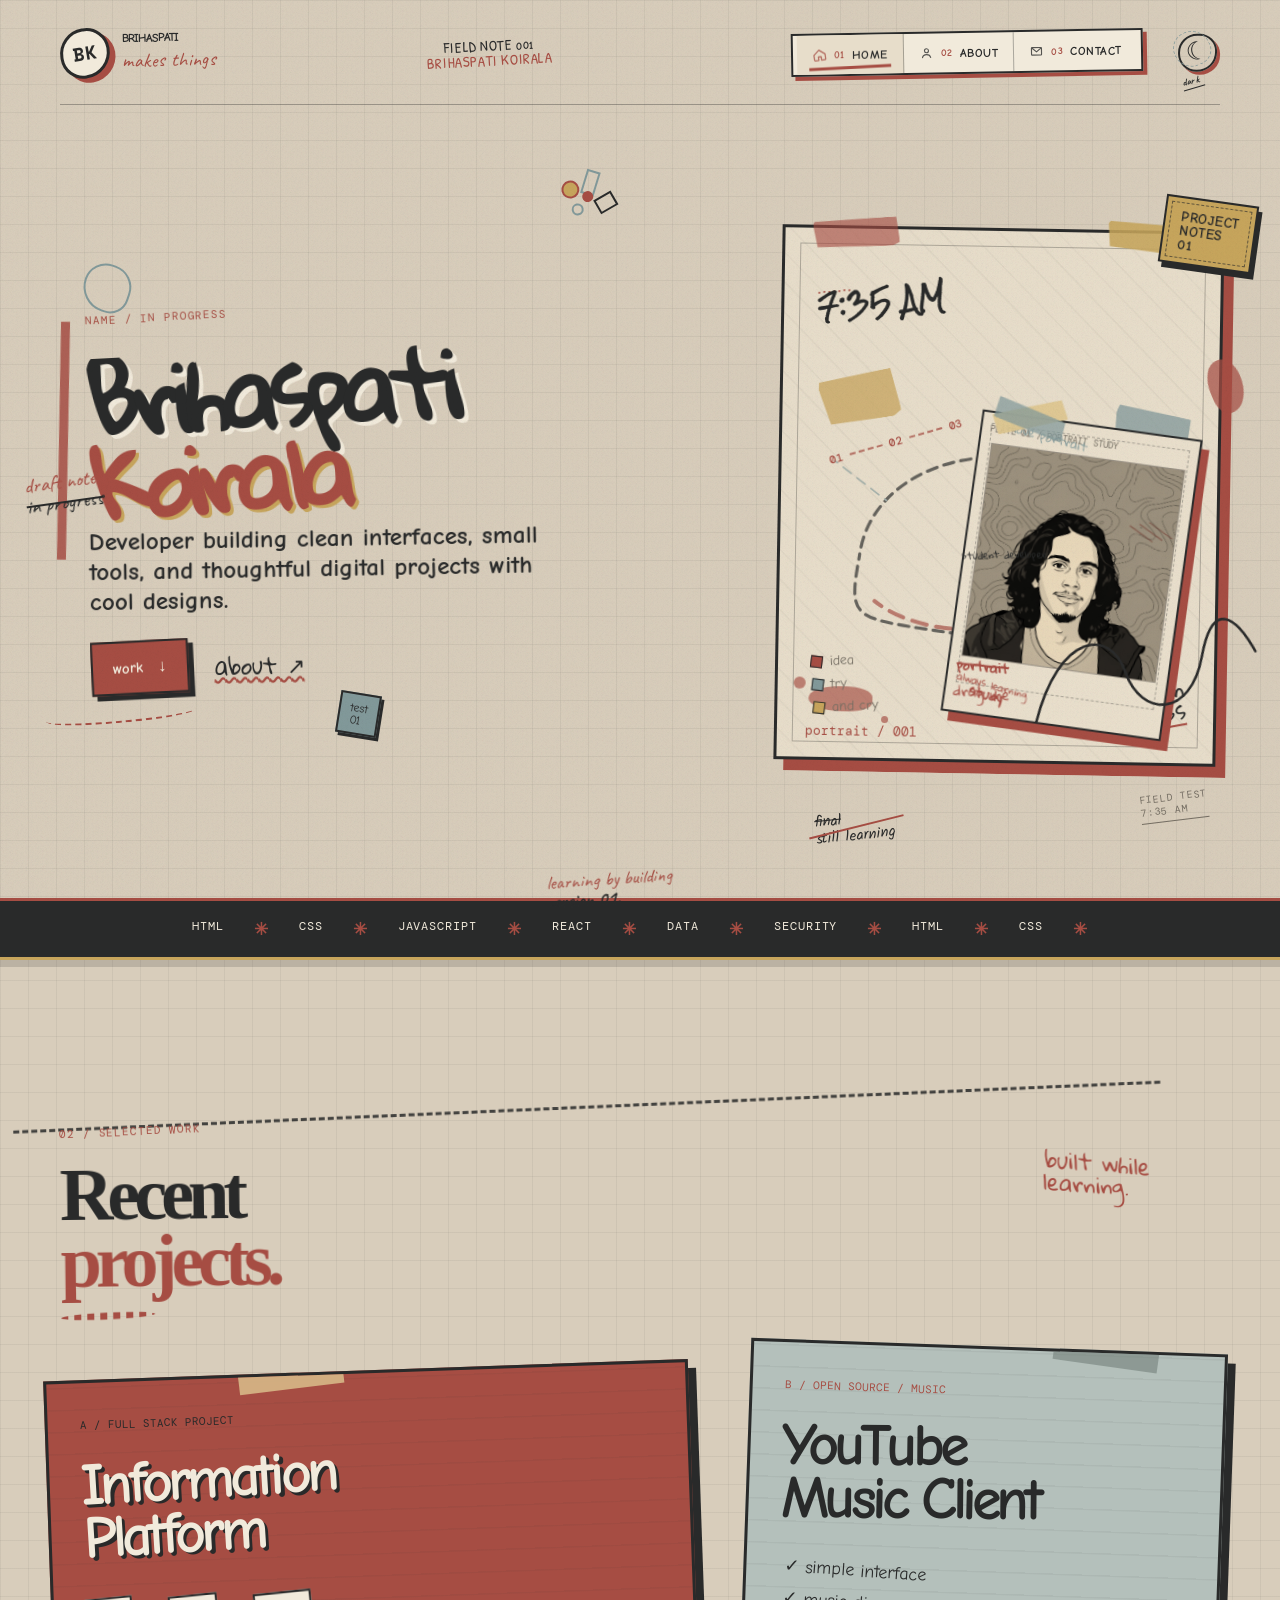
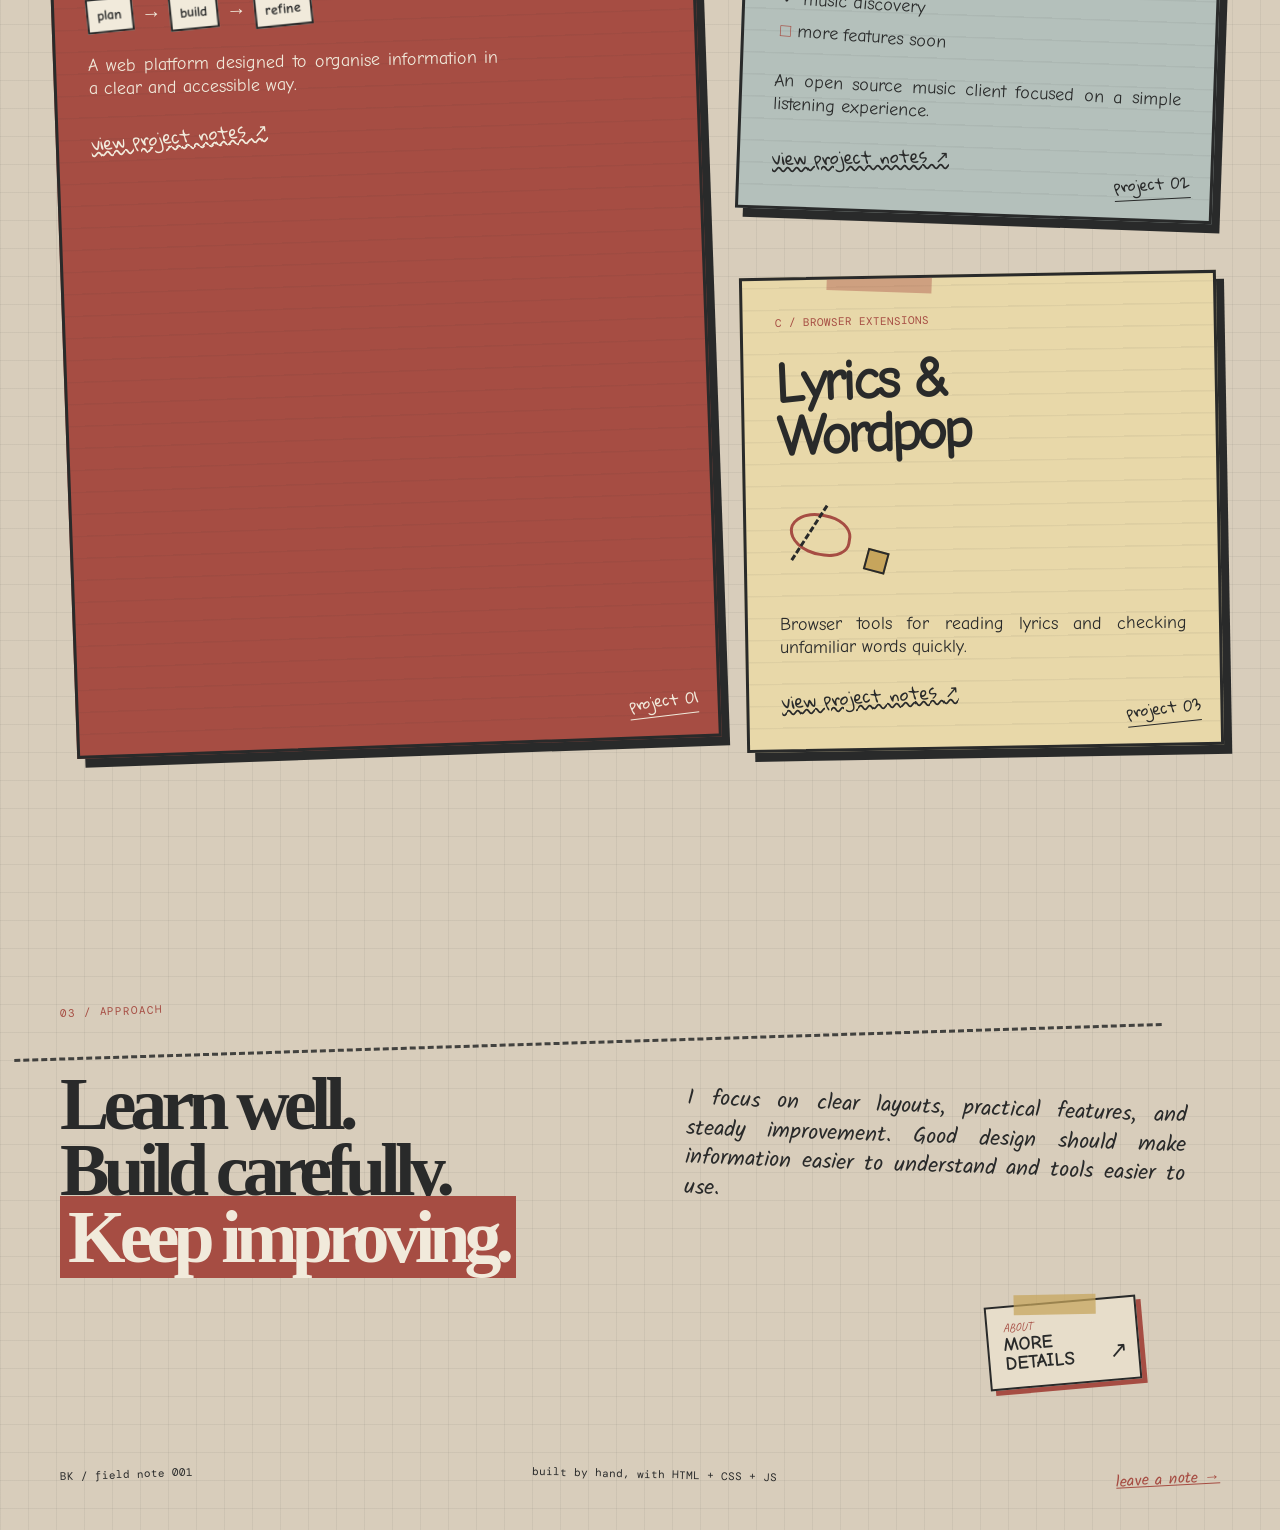
==== index.html @ 9c8998cb "Initial commit" ====
<!doctype html>
<html lang="en">
<head>
  <meta charset="utf-8"><meta name="viewport" content="width=device-width, initial-scale=1">
  <meta name="description" content="Brihaspati Koirala, web developer, maker, and curious builder.">
  <title>Brihaspati Koirala | field notes</title>
  <link rel="preconnect" href="https://fonts.googleapis.com"><link rel="preconnect" href="https://fonts.gstatic.com" crossorigin>
  <link href="https://fonts.googleapis.com/css2?family=Caveat:wght@400;500;600;700&family=Comic+Neue:wght@400;700&family=DM+Mono:wght@400;500&family=Gloria+Hallelujah&family=Kalam:wght@400;700&family=Patrick+Hand&family=Rock+Salt&family=Space+Mono:wght@400;700&display=swap" rel="stylesheet">
  <link rel="stylesheet" href="css/style.css">
</head>
<body class="home">
  <div class="page-noise"></div>
  <header class="masthead wrap">
    <a class="brand" href="index.html"><span class="brand-mark">BK</span><span><b>BRIHASPATI</b><small>makes things</small></span></a>
    <p class="header-note">FIELD NOTE <b>001</b><br><span>BRIHASPATI KOIRALA</span></p>
    <nav class="nav" aria-label="Main navigation"><a class="is-active" href="index.html"><svg class="nav-icon" viewBox="0 0 24 24" aria-hidden="true"><path d="M4 11.5 12 5l8 6.5v7a1 1 0 0 1-1 1h-5v-5h-4v5H5a1 1 0 0 1-1-1z"/></svg><i>01</i> home</a><a href="about.html"><svg class="nav-icon" viewBox="0 0 24 24" aria-hidden="true"><circle cx="12" cy="8" r="3.2"/><path d="M5.5 19c.6-3.1 2.8-4.8 6.5-4.8s5.9 1.7 6.5 4.8"/></svg><i>02</i> about</a><a href="contact.html"><svg class="nav-icon" viewBox="0 0 24 24" aria-hidden="true"><rect x="4" y="6" width="16" height="12" rx="1"/><path d="m5 7 7 6 7-6"/></svg><i>03</i> contact</a></nav>
    <button class="theme-toggle" type="button" aria-label="Switch to dark mode"><span>☾</span><b>dark</b></button><button class="menu-toggle" aria-label="Open navigation" aria-expanded="false"><i></i><i></i></button>
  </header>
  <main>
    <section class="hero wrap reveal">
      <div class="hero-copy">
        <p class="eyebrow">name / in progress</p>
        <h1>Brihaspati<br><em>Koirala</em></h1>
        <p class="hero-blurb">Developer building clean interfaces, small tools, and thoughtful digital projects with cool designs.</p>
        <div class="hero-actions"><a class="button" href="#work">work <b>↓</b></a><a class="scribble-link" href="about.html">about ↗</a></div>
      </div>
      <div class="hero-board">
        <span class="board-tab tab-red"></span><span class="board-tab tab-yellow"></span>
        <span class="torn-paper paper-a"></span><span class="torn-paper paper-b"></span><span class="ink-drop"></span>
        <div class="board-key" aria-hidden="true"><span><i class="key-red"></i>idea</span><span><i class="key-blue"></i>try</span><span><i class="key-ochre"></i>and cry</span></div>
        <div class="board-route" aria-hidden="true"><b>01</b><span></span><b>02</b><span></span><b>03</b></div>
        <p class="board-scribble" aria-hidden="true">work in<br>progress</p>
        <div class="portrait-card" tabindex="0" role="button" aria-label="Draggable portrait card"><span class="drag-hint">move portrait</span><span class="photo-tape tape-photo-a" aria-hidden="true"></span><span class="photo-tape tape-photo-b" aria-hidden="true"></span><span class="portrait-index">PLATE 01 / PORTRAIT STUDY</span><img src="assets/brihaspati-portrait.png" alt="Illustrated portrait of Brihaspati Koirala"><span class="portrait-caption">drag me</span><span class="portrait-note note-one">student developer</span><span class="portrait-note note-two">always learning</span><span class="portrait-crossed">portrait<br><b>study</b></span></div>
        <svg class="orbit-doodle" viewBox="0 0 500 430" aria-hidden="true"><path d="M75 245 C90 110 300 72 405 177 S390 369 230 345 S60 335 75 245"/><path class="red-stroke" d="M95 301 C160 352 315 352 405 258"/><path class="thin-stroke" d="M108 174 L42 125 M382 166 L461 112 M250 350 L255 411"/></svg>
        <p class="board-note"> ....... <br><b><time class="board-time">--:-- --</time></b></p><span class="board-code">portrait / 001</span>
      </div>
      <div class="hero-margin" aria-hidden="true">
        <span class="margin-sticker sticker-top">PROJECT<br>NOTES<br>01</span>
        <span class="margin-scribble scribble-left">draft notes<br><s>in progress</s></span>
        <span class="margin-crossed"><s>final</s><br>still learning</span>
        <span class="margin-label label-right">FIELD TEST<br><time class="live-time">--:-- --</time></span>
        <span class="shape-cluster" aria-hidden="true"><i></i><i></i><i></i><i></i><b></b></span>
        <span class="margin-shape shape-loop"></span><span class="margin-shape shape-blob"></span><span class="margin-scrap scrap-note">test<br>01</span><span class="margin-tape tape-note"></span>
        <svg class="margin-curl" viewBox="0 0 280 150">
          <path d="M5 116 C45 18 105 18 116 73 S184 137 207 67 S257 31 274 82"/>
        </svg>
        <span class="margin-note-bottom">learning by building<br><b>version 01.</b></span>
      </div>
    </section>
    <div class="ticker"><div>HTML <b>✳</b> CSS <b>✳</b> JAVASCRIPT <b>✳</b> REACT <b>✳</b> DATA <b>✳</b> SECURITY <b>✳</b> HTML <b>✳</b> CSS <b>✳</b></div></div>
    <section id="work" class="work wrap reveal">
      <div class="section-head"><p class="eyebrow">02 / selected work</p><h2>Recent<br><em>projects.</em></h2><p class="margin-note">built while<br>learning.</p></div>
      <div class="work-grid">
        <article class="work-note note-wide tilt"><span class="tape"></span><span class="note-code">A / FULL STACK PROJECT</span><h3>Information<br>Platform</h3><div class="flow"><b>plan</b><i>→</i><b>build</b><i>→</i><b>refine</b></div><p>A web platform designed to organise information in a clear and accessible way.</p><a href="contact.html">view project notes ↗</a><span class="evidence">project 01</span></article>
        <article class="work-note note-blue tilt"><span class="tape tape-dark"></span><span class="note-code">B / OPEN SOURCE / MUSIC</span><h3>YouTube<br>Music Client</h3><ul class="checklist"><li class="done">simple interface</li><li class="done">music discovery</li><li>more features soon</li></ul><p>An open source music client focused on a simple listening experience.</p><a href="contact.html">view project notes ↗</a><span class="evidence">project 02</span></article>
        <article class="work-note note-cream tilt"><span class="tape tape-red"></span><span class="note-code">C / BROWSER EXTENSIONS</span><h3>Lyrics &amp;<br>Wordpop</h3><div class="wordpop-doodle" aria-hidden="true"><i></i><i></i><b></b></div><p>Browser tools for reading lyrics and checking unfamiliar words quickly.</p><a href="contact.html">view project notes ↗</a><span class="evidence">project 03</span></article>
      </div>
    </section>
    <section class="values wrap reveal"><p class="eyebrow">03 / approach</p><div class="values-grid"><h2>Learn well.<br>Build carefully.<br><em>Keep improving.</em></h2><p>I focus on clear layouts, practical features, and steady improvement. Good design should make information easier to understand and tools easier to use.</p></div><a class="margin-tab" href="about.html"><span>about</span><b>more<br>details</b><i>↗</i></a></section>
  </main>
  <footer class="footer wrap"><span>BK / field note 001</span><span>built by hand, with HTML + CSS + JS</span><a href="contact.html">leave a note →</a></footer>
  <script src="js/main.js"></script>
</body>
</html>
---- css/style.css ----
:root{--ink:#292a2a;--paper:#f1eadb;--paper2:#e7ddca;--red:#a64d43;--ochre:#c7a55c;--blue:#82999a;--muted:#756e63;--desk:#d8cdbb;--grid:rgba(41,42,42,.06);--mono:"DM Mono",monospace;--hand:"Kalam",cursive;--block:"Space Mono",monospace}
:root[data-theme="dark"]{--ink:#e8dfcf;--paper:#252729;--paper2:#343638;--red:#d47768;--ochre:#d7b86d;--blue:#92abad;--muted:#afa79b;--desk:#17191a;--grid:rgba(232,223,207,.075)}
*{box-sizing:border-box}
html{scroll-behavior:smooth}
body{margin:0;color:var(--ink);background:var(--desk);background-image:linear-gradient(var(--grid) 1px,transparent 1px),linear-gradient(90deg,var(--grid) 1px,transparent 1px);background-size:28px 28px;font-family:var(--mono);overflow-x:hidden;transition:background-color .35s ease,color .35s ease}
.page-noise{position:fixed;inset:0;pointer-events:none;z-index:10;opacity:.08;background-image:url("data:image/svg+xml,%3Csvg xmlns='http://www.w3.org/2000/svg' width='120' height='120'%3E%3Cfilter id='n'%3E%3CfeTurbulence baseFrequency='.8' numOctaves='3'/%3E%3C/filter%3E%3Crect width='100%25' height='100%25' filter='url(%23n)'/%3E%3C/svg%3E");mix-blend-mode:multiply}
.ink-cursor,.ink-cursor-trail{position:fixed;top:0;left:0;z-index:20;pointer-events:none;border-radius:50%;opacity:0;transform:translate(-50%,-50%);transition:opacity .2s ease,transform .18s ease,background .2s ease}
.ink-cursor{width:12px;height:12px;background:var(--red);mix-blend-mode:multiply}
.ink-cursor:after{content:"";position:absolute;inset:-5px;border:1px solid var(--ink);border-radius:48% 52% 45% 55%;transform:rotate(21deg)}
.ink-cursor-trail{width:35px;height:35px;border:1px solid var(--blue);transition:opacity .3s ease,transform .12s ease}
body.has-pointer{cursor:none}
body.has-pointer a,body.has-pointer button,body.has-pointer [role="button"],body.has-pointer input,body.has-pointer textarea{cursor:none}
body.cursor-hover .ink-cursor{transform:translate(-50%,-50%) scale(1.8);background:var(--ochre)}
body.cursor-hover .ink-cursor-trail{transform:translate(-50%,-50%) scale(1.45) rotate(30deg);border-color:var(--red)}
.wrap{width:min(1160px,calc(100% - 64px));margin-inline:auto}
.masthead{height:105px;display:flex;align-items:center;gap:26px;position:relative}
.brand{display:flex;align-items:center;gap:12px;color:var(--ink);text-decoration:none}
.brand-mark{display:grid;place-items:center;width:50px;height:50px;border:3px solid var(--ink);border-radius:52% 47% 54% 46%;background:var(--paper);font:bold 19px var(--block);box-shadow:5px 5px 0 var(--red);transform:rotate(-8deg);animation:wobble 4s ease-in-out infinite}
.brand span:last-child{display:grid;gap:3px;font:700 12px var(--comic);letter-spacing:.02em}
.brand small{font:18px var(--caveat);color:var(--red);letter-spacing:.02em}
.header-note{margin:0;text-align:center;font:15px/1 var(--patrick);letter-spacing:.04em;transform:translateX(-50%) rotate(-3deg);position:absolute;left:50%;top:38px;white-space:nowrap}
.header-note b{font-family:var(--block);font-size:11px}
.header-note span{color:var(--red)}
.nav{display:flex;gap:23px;margin-left:auto}
.nav a{display:flex;align-items:center;gap:7px;color:var(--ink);text-decoration:none;font:700 12px var(--comic);text-transform:uppercase;position:relative;letter-spacing:.04em}
.nav-icon{width:15px;height:15px;fill:none;stroke:currentColor;stroke-width:1.8;stroke-linecap:round;stroke-linejoin:round;opacity:.78;transition:transform .25s ease,stroke .25s ease}
.nav a:hover .nav-icon,.nav a.is-active .nav-icon{stroke:var(--red);transform:rotate(-8deg) scale(1.12)}
.nav a:after{content:"";position:absolute;left:0;right:0;bottom:-8px;height:2px;background:var(--red);transform:scaleX(0) rotate(-2deg);transition:.25s}
.nav a:hover:after,.nav a.is-active:after{transform:scaleX(1)}
.theme-toggle{position:relative;display:grid;place-items:center;width:47px;height:47px;margin-left:4px;padding:0;border:0;background:transparent;color:var(--ink);cursor:pointer;transform:rotate(-8deg);transition:transform .28s ease}
.theme-toggle:before{content:"";position:absolute;inset:5px 3px 4px 5px;border:2px solid currentColor;border-radius:49% 44% 52% 47%;box-shadow:3px 3px 0 var(--red);transform:rotate(8deg)}
.theme-toggle:after{content:"";position:absolute;inset:1px 9px 10px 1px;border:1px dashed var(--blue);border-radius:48% 56% 43% 52%;transform:rotate(-16deg);opacity:.8}
.theme-toggle:hover{transform:rotate(4deg) scale(1.12)}
.theme-toggle span{position:relative;z-index:1;font:25px/1 var(--caveat);transition:transform .4s ease}
.theme-toggle:hover span{transform:rotate(28deg) scale(1.15)}
.theme-toggle b{position:absolute;top:44px;left:5px;font:10px var(--caveat);font-weight:700;letter-spacing:.04em;transform:rotate(-5deg)}
.theme-toggle b:after{content:"";position:absolute;left:0;right:-4px;bottom:-2px;border-bottom:1px solid currentColor;transform:rotate(-3deg)}
.menu-toggle{display:none;border:0;background:transparent}
.menu-toggle i{display:block;width:27px;height:2px;background:var(--ink);margin:5px}
.hero{min-height:685px;display:grid;grid-template-columns:1fr .95fr;gap:70px;align-items:center;padding:65px 0 90px}.eyebrow{font:11px var(--mono);letter-spacing:.08em;text-transform:uppercase;color:var(--red);margin:0 0 23px}.hero h1,.sheet h1{font:700 clamp(60px,10vw,135px)/.8 var(--block);letter-spacing:-.13em;margin:0 0 38px;transform:rotate(-2deg);text-shadow:4px 4px 0 var(--paper);}.hero h1 em,.sheet h1 em{color:var(--red);font-style:normal;text-shadow:3px 3px 0 var(--ochre)}.hero-blurb,.intro{max-width:510px;font:25px/1.25 var(--hand);margin:0 0 32px}.hero-actions{display:flex;align-items:center;gap:26px;flex-wrap:wrap}.button{display:inline-block;padding:15px 20px;background:var(--red);color:var(--paper);border:2px solid var(--ink);box-shadow:5px 5px 0 var(--ink);text-decoration:none;font:11px var(--mono);cursor:pointer;transform:rotate(-2deg);transition:.2s}.button:hover{background:var(--ink);transform:rotate(2deg) translate(3px,3px);box-shadow:2px 2px 0 var(--ink)}.button b{font-size:17px;margin-left:10px}.scribble-link{color:var(--ink);font:18px var(--hand);text-decoration:underline;text-decoration-style:wavy;text-decoration-color:var(--red)}
.hero-board{height:500px;position:relative;background:var(--paper);border:3px solid var(--ink);box-shadow:11px 13px 0 var(--red);transform:rotate(2deg);overflow:hidden;animation:paperFloat 6s ease-in-out infinite}.hero-board:before{content:"";position:absolute;inset:0;background:repeating-linear-gradient(45deg,transparent 0 19px,rgba(41,42,42,.06) 20px 21px);animation:hatch 12s linear infinite}.pin{position:absolute;z-index:4;width:21px;height:21px;border:2px solid var(--ink);border-radius:50%;background:var(--red);box-shadow:2px 2px 0 var(--ink);animation:pinPulse 2.2s ease-in-out infinite}.pin-red{top:-11px;left:30px}.pin-yellow{top:-11px;right:30px;background:var(--ochre);animation-delay:.7s}.portrait-card{position:absolute;z-index:3;right:36px;bottom:40px;width:170px;height:220px;padding:8px 8px 27px;background:var(--paper2);border:2px solid var(--ink);box-shadow:6px 7px 0 var(--red);transform:rotate(7deg);animation:stickerIn .9s .5s both}.portrait-card img{display:block;width:100%;height:100%;object-fit:cover;filter:grayscale(1) contrast(1.15) sepia(.22);mix-blend-mode:multiply}.portrait-card span{position:absolute;bottom:7px;left:8px;font:10px var(--hand)}.orbit-doodle{position:absolute;inset:65px 22px 40px;width:calc(100% - 44px);height:calc(100% - 105px);fill:none;stroke:var(--ink);stroke-width:4;stroke-linecap:round;stroke-dasharray:1000;stroke-dashoffset:1000;animation:draw 2.4s .8s ease-out forwards}.orbit-doodle .red-stroke{stroke:var(--red);stroke-width:5}.orbit-doodle .thin-stroke{stroke:var(--blue);stroke-width:2}.board-note{position:absolute;top:24px;left:28px;z-index:2;margin:0;color:var(--red);font:20px/1 var(--hand);transform:rotate(-6deg)}.board-note b{color:var(--ink)}.board-code{position:absolute;bottom:14px;left:22px;color:var(--muted);font-size:10px}.torn-paper{position:absolute;z-index:2;width:95px;height:60px;background:var(--ochre);opacity:.75;clip-path:polygon(2% 5%,95% 0,100% 89%,89% 100%,8% 95%,0 20%);transform:rotate(-11deg);animation:scrapDrop .7s .9s both}.paper-a{top:100px;left:30px}.paper-b{top:155px;right:32px;background:var(--blue);transform:rotate(13deg);animation-delay:1.1s}.ink-drop{position:absolute;z-index:2;left:47px;bottom:52px;width:90px;height:35px;background:var(--red);border-radius:53% 47% 42% 58%;opacity:.65;transform:scale(0);animation:inkBloom .7s 1.3s forwards}.ink-drop:before,.ink-drop:after{content:"";position:absolute;background:var(--red);border-radius:50%}.ink-drop:before{width:12px;height:12px;left:-15px;top:-9px}.ink-drop:after{width:7px;height:7px;right:-16px;bottom:-11px}
.ticker{background:var(--ink);color:var(--paper);padding:17px 0;overflow:hidden;transform:rotate(1deg);white-space:nowrap}.ticker div{display:flex;justify-content:space-around;min-width:1200px;animation:marquee 22s linear infinite;font-size:12px}.ticker b{color:var(--ochre);font-size:17px}
.work,.values{padding:145px 0 105px}.section-head{position:relative;border-top:3px solid var(--ink);padding-top:25px;margin-bottom:50px}.section-head h2,.values h2{font:700 clamp(38px,6vw,74px)/.84 var(--block);letter-spacing:-.12em;margin:0}.section-head h2 em,.values h2 em,.sheet h2 em{font-style:normal;color:var(--red)}.margin-note{position:absolute;right:6%;top:30px;font:22px/1 var(--hand);color:var(--red);transform:rotate(5deg)}.work-grid{display:grid;grid-template-columns:1.15fr .85fr;gap:32px 45px}.work-note{position:relative;min-height:360px;padding:35px 32px;border:3px solid var(--ink);box-shadow:8px 9px 0 var(--ink);overflow:hidden}.work-note:after{content:"";position:absolute;inset:0;pointer-events:none;background:repeating-linear-gradient(0deg,transparent 0 20px,rgba(41,42,42,.055) 21px 22px)}.work-note>*{position:relative;z-index:1}.note-wide{grid-row:span 2;background:var(--red);transform:rotate(-2deg);color:var(--paper)}.note-blue{background:#b4c0bb;transform:rotate(2deg)}.note-cream{background:#e8d8a9;transform:rotate(-1deg)}.tape{position:absolute!important;z-index:3!important;top:-16px;left:30%;width:105px;height:29px;background:rgba(222,198,144,.8);transform:rotate(-5deg);animation:tapeMove 4s ease-in-out infinite}.tape-dark{left:auto;right:14%;background:rgba(110,123,118,.55);transform:rotate(6deg)}.tape-red{left:18%;background:rgba(166,77,67,.4);transform:rotate(3deg)}.note-code{display:block;margin-bottom:28px;font-size:11px;color:var(--red)}.note-wide .note-code{color:var(--ink)}.work-note h3{font:700 clamp(33px,4.7vw,62px)/.82 var(--block);letter-spacing:-.13em;margin:0 0 32px}.note-wide h3{color:var(--paper);text-shadow:3px 3px 0 var(--ink)}.work-note p{font:18px/1.3 var(--hand);max-width:480px}.work-note a{color:inherit;font-size:12px;text-decoration:underline;text-decoration-style:wavy}.flow{display:flex;gap:8px;align-items:center;margin-bottom:24px;font:14px var(--hand)}.flow b{padding:7px 9px;background:var(--paper);color:var(--ink);border:2px solid var(--ink);transform:rotate(-4deg)}.flow i{font-style:normal;font-size:20px}.checklist{padding:0;list-style:none;font:18px var(--hand);line-height:1.8;transform:rotate(-2deg)}.checklist li:before{content:"□ ";color:var(--red)}.checklist .done:before{content:"✓ ";color:var(--ink)}.wordpop-doodle{position:relative;width:112px;height:92px;margin:6px 0 28px;transform:rotate(-8deg);transition:transform .35s ease}
.wordpop-doodle i,.wordpop-doodle b{position:absolute;display:block}
.wordpop-doodle i:first-child{left:12px;top:17px;width:62px;height:42px;border:3px solid var(--red);border-radius:49% 51% 42% 58%;transform:rotate(18deg)}
.wordpop-doodle i:nth-child(2){left:29px;top:7px;width:18px;height:65px;border-left:3px dashed var(--ink);transform:rotate(42deg)}
.wordpop-doodle b{right:7px;bottom:8px;width:22px;height:22px;background:var(--ochre);border:2px solid var(--ink);transform:rotate(24deg)}
.wordpop-doodle:hover{transform:rotate(4deg) scale(1.08)}
.values{position:relative;padding-bottom:170px}.values-grid{display:grid;grid-template-columns:1fr 1fr;gap:90px;border-top:3px solid var(--ink);padding-top:30px}.values h2{font-family:var(--hand);letter-spacing:-.06em}.values h2 em{background:var(--red);color:var(--paper);padding:0 8px}.values-grid>p{font:22px/1.35 var(--hand)}.margin-tab{position:absolute;right:7%;bottom:55px;width:152px;padding:12px 15px 14px;background:var(--paper2);border:2px solid var(--ink);box-shadow:5px 5px 0 var(--red);color:var(--ink);text-decoration:none;transform:rotate(-5deg);transition:transform .3s ease,box-shadow .3s ease}.margin-tab:before{content:"";position:absolute;top:-9px;left:28px;width:82px;height:20px;background:rgba(199,165,92,.72);transform:rotate(4deg);z-index:-1}.margin-tab span{display:block;color:var(--red);font:12px var(--caveat);text-transform:uppercase}.margin-tab b{display:block;font:700 19px/1 var(--comic);text-transform:uppercase}.margin-tab i{position:absolute;right:10px;bottom:9px;font:22px var(--hand);font-style:normal}.margin-tab:hover{transform:rotate(2deg) translateY(-5px);box-shadow:8px 8px 0 var(--red)}
.sheet{position:relative;background:var(--paper);border:3px solid var(--ink);padding:100px 9% 145px;box-shadow:11px 12px 0 var(--red);min-height:calc(100vh - 105px);overflow:hidden}.sheet:before{content:"";position:absolute;top:0;bottom:0;left:68px;border-left:2px solid rgba(166,77,67,.3)}.sheet h1{margin-bottom:35px}.intro{max-width:680px}.split,.timeline{display:grid;grid-template-columns:.9fr 1.1fr;gap:90px;margin-top:100px;padding-top:30px;border-top:3px solid var(--ink)}.sheet h2{font:700 clamp(35px,5vw,65px)/.84 var(--block);letter-spacing:-.13em;margin:25px 0}.copy{font:20px/1.4 var(--hand);text-align:justify;text-justify:inter-word}
.work-note p,.values-grid>p{ text-align:justify;text-justify:inter-word}.tool-section{margin-top:130px}.tool-list{display:grid;grid-template-columns:repeat(3,1fr);gap:13px}.tool{padding:18px 12px;text-align:left;background:var(--ochre);border:2px solid var(--ink);font:11px var(--mono);cursor:pointer;transform:rotate(-2deg);transition:.25s}.tool:nth-child(2){background:var(--blue);transform:rotate(2deg)}.tool:nth-child(3){background:#c9aaa0;transform:rotate(-1deg)}.tool:hover,.tool.active{background:var(--red);color:var(--paper);transform:translateY(-7px) rotate(0);box-shadow:5px 5px 0 var(--ink)}.tool-detail{min-height:30px;color:var(--red);font:19px var(--hand)}.timeline{margin-top:125px}.timeline-list article{padding:17px 0;border-top:1px solid var(--ink)}.timeline-list b{font-size:11px;color:var(--red)}.timeline-list h3{font-size:21px;margin:10px 0 5px}.timeline-list p{font:17px var(--hand);margin:0}.ink-about{position:absolute;right:9%;top:17%;width:50px;height:38px;background:var(--red);border-radius:50%;opacity:.65;transform:rotate(30deg);animation:inkBloom .8s .7s both}
.contact-grid{display:grid;grid-template-columns:1.1fr .9fr;gap:80px;margin-top:85px;padding-top:30px;border-top:3px solid var(--ink)}.letter{position:relative;padding:45px 40px;background:#e6d3a6;border:3px solid var(--ink);box-shadow:9px 10px 0 var(--red);transform:rotate(-2deg)}.letter label{display:block;margin-bottom:25px;text-transform:uppercase;font-size:11px}.letter input,.letter textarea{display:block;width:100%;margin-top:8px;padding:9px 2px;background:transparent;border:0;border-bottom:2px solid var(--ink);outline:0;color:var(--ink);font:20px var(--hand)}.letter input:focus,.letter textarea:focus{border-color:var(--red)}.contact-aside{padding:25px}.contact-aside>a{display:inline-block;margin:25px 0 65px;color:var(--red);font:29px var(--hand);text-decoration:underline;text-decoration-style:wavy}.contact-aside p{padding:14px 0;border-top:1px solid var(--ink);font-size:11px}.contact-aside p span{font:17px var(--hand)}.status-dot{display:inline-block;width:8px;height:8px;border-radius:50%;background:var(--red);margin-right:5px}.contact-doodle{margin-top:95px;color:var(--red);font:25px var(--hand);transform:rotate(-4deg)}.form-status{color:var(--red);font:15px var(--hand)}
.footer{display:flex;justify-content:space-between;gap:18px;padding:27px 0 38px;font-size:11px}.footer a{color:var(--red);font:16px var(--hand)}.reveal{opacity:0;transform:translateY(25px);transition:opacity .8s ease,transform .8s ease}.reveal.is-visible{opacity:1;transform:none}.tilt{transition:transform .35s ease,box-shadow .35s ease}.tilt:hover{box-shadow:13px 15px 0 var(--ink)}
@keyframes wobble{0%,100%{transform:rotate(-8deg)}50%{transform:rotate(5deg) translateY(-4px)}}@keyframes paperFloat{0%,100%{transform:rotate(2deg) translateY(0)}50%{transform:rotate(0) translateY(-11px)}}@keyframes hatch{to{background-position:80px 0}}@keyframes draw{to{stroke-dashoffset:0}}@keyframes stickerIn{from{opacity:0;transform:translate(50px,-30px) rotate(22deg) scale(.5)}to{opacity:1;transform:rotate(7deg)}}@keyframes scrapDrop{from{opacity:0;transform:translateY(-25px) rotate(0)}to{opacity:.75}}@keyframes inkBloom{to{transform:scale(1)}}@keyframes pinPulse{50%{transform:scale(1.25);box-shadow:0 0 0 7px rgba(166,77,67,.16),2px 2px 0 var(--ink)}}@keyframes marquee{to{transform:translateX(-22%)}}@keyframes tapeMove{50%{margin-left:7px;transform:rotate(-2deg)}}@keyframes spin{to{transform:rotate(360deg)}}@keyframes stamp{50%{transform:rotate(-5deg) scale(1.06)}}@media(prefers-reduced-motion:reduce){*,*:before,*:after{animation-duration:.01ms!important;transition-duration:.01ms!important}}
@media(max-width:760px){.wrap{width:calc(100% - 30px)}.masthead{height:82px}.header-note{display:none}.menu-toggle{display:block}.nav{display:none;position:absolute;right:15px;top:70px;z-index:8;flex-direction:column;gap:16px;padding:20px;background:var(--paper);border:2px solid var(--ink)}.nav.is-open{display:flex}.hero{display:block;padding:70px 0 90px}.hero h1,.sheet h1{font-size:19vw}.hero-board{height:430px;margin-top:75px}.portrait-card{width:125px;height:166px;right:20px;bottom:35px}.board-note{font-size:16px}.work,.values{padding:100px 0 75px}.margin-note{display:none}.work-grid{display:block}.work-note{margin:58px 6px;min-height:350px}.note-wide{min-height:410px}.values-grid,.split,.timeline,.contact-grid{display:block}.values-grid>p,.copy{margin-top:45px}.stamp{right:4%;bottom:40px}.sheet{padding:75px 28px 110px}.sheet:before{left:25px}.intro{font-size:22px}.split,.timeline{margin-top:75px;padding-top:28px}.tool-section{margin-top:90px}.tool-list{display:block}.tool{display:block;width:100%;margin:12px 0}.contact-grid{margin-top:65px;padding-top:28px}.letter{padding:38px 23px}.contact-aside{margin-top:70px;padding:15px 0}.footer{flex-wrap:wrap}.footer span:nth-child(2){width:100%;order:3}.hero-actions{gap:17px}}

.hero-aside{margin:25px 0 0;color:var(--muted);font:14px/1.35 var(--hand);transform:rotate(-3deg)}.hero-aside b{color:var(--red);font-weight:700}.board-sticker{position:absolute;z-index:5;right:26px;top:28px;padding:7px;background:var(--red);color:var(--paper);font:bold 10px/1 var(--mono);transform:rotate(11deg);box-shadow:3px 3px 0 var(--ink);animation:stickerWiggle 3s ease-in-out infinite}.board-arrow{position:absolute;z-index:5;left:45px;bottom:33px;color:var(--red);font:16px var(--hand);transform:rotate(-8deg);animation:arrowNudge 2s ease-in-out infinite}.margin-note span{color:var(--ink)}.evidence{position:absolute!important;right:20px;bottom:19px;color:var(--ink);font:11px var(--hand);transform:rotate(-5deg);border-bottom:1px solid currentColor}.note-wide .evidence{color:var(--paper)}.sheet-annotation{position:absolute;right:8%;top:17%;font:16px/1 var(--hand);color:var(--red);transform:rotate(6deg)}.tool-joke{color:var(--muted);font:16px var(--hand);transform:rotate(-2deg)}.aside-postscript{border-top:0!important;color:var(--red);font:18px var(--hand)!important;transform:rotate(3deg)}.is-peeking{display:inline-block;animation:peek .35s ease both}@keyframes peek{50%{transform:rotate(-4deg) translateX(5px);color:var(--red)}}@keyframes stickerWiggle{0%,100%{transform:rotate(11deg)}50%{transform:rotate(5deg) translateY(-4px)}}@keyframes arrowNudge{0%,100%{transform:rotate(-8deg) translateX(0)}50%{transform:rotate(-4deg) translateX(7px)}}@keyframes annotationFloat{0%,100%{transform:rotate(6deg) translateY(0)}50%{transform:rotate(2deg) translateY(-7px)}}@media(max-width:760px){.hero-aside{margin-bottom:0}.board-sticker{right:17px;top:24px}.board-arrow{left:18px;bottom:21px;font-size:12px}.sheet-annotation{position:relative;display:block;right:auto;top:auto;margin:20px 0 0;font-size:14px}.evidence{font-size:10px}.aside-postscript{margin-top:22px}}

/* loose page rhythm: the notebook should feel placed by hand, not typeset */
.masthead .brand{transform:rotate(-1.5deg)}
.masthead .header-note{animation:noteSway 5s ease-in-out infinite}
.nav a:nth-child(1){transform:rotate(-2deg) translateY(1px)}
.nav a:nth-child(2){transform:rotate(2deg) translateY(-2px)}
.nav a:nth-child(3){transform:rotate(-1deg) translateY(2px)}
.nav a:hover,.nav a.is-active{transform:rotate(-4deg) translateY(-3px) scale(1.05)}
.eyebrow{display:inline-block;transform:rotate(-2deg)}
.hero-copy{position:relative;transform:rotate(-1deg)}
.hero-copy:after{content:"";position:absolute;left:-18px;bottom:-28px;width:150px;height:13px;border-bottom:2px dashed var(--red);border-radius:50%;transform:rotate(-4deg);animation:dashWiggle 3.2s ease-in-out infinite}
.hero-blurb{max-width:470px;transform:rotate(1.5deg)}
.hero-actions{transform:rotate(-1deg)}
.section-head{border-top:0;padding-top:8px;transform:rotate(-.7deg)}
.section-head:before,.values-grid:before,.split:before,.timeline:before,.contact-grid:before{content:"";position:absolute;left:-4%;right:5%;top:0;border-top:3px dashed var(--ink);transform:rotate(-1.8deg);opacity:.85}
.section-head:after{width:125px;height:9px;margin-top:22px;transform:rotate(3deg);border-radius:50%}
.work-grid{position:relative;gap:46px 38px}
.work-note:nth-child(1){margin-top:7px}
.work-note:nth-child(2){margin-top:-17px}
.work-note:nth-child(3){margin-top:12px}
.work-note h3{transform:rotate(-1.5deg);transform-origin:left center}
.work-note p{max-width:410px;transform:rotate(.8deg)}
.work-note a{display:inline-block;transform:rotate(-3deg)}
.work-note:nth-child(2) .checklist{transform:rotate(2deg) translateX(5px)}
.work-note:nth-child(3) .wordpop-doodle{animation:doodleBounce 4.5s ease-in-out infinite}
.values{transform:rotate(.6deg)}
.values-grid{position:relative;border-top:0}
.values-grid>p{transform:rotate(2deg);max-width:500px}
.sheet{transform:rotate(-.35deg)}
.sheet h1{transform:rotate(-3deg);transform-origin:left center}
.sheet .intro{transform:rotate(1.4deg);margin-left:5px}
.split,.timeline,.contact-grid{position:relative;border-top:0}
.split>div:first-child,.timeline>div:first-child{transform:rotate(-1.4deg)}
.split>div:last-child{padding:18px 22px 10px 27px;background:rgba(199,165,92,.13);transform:rotate(1.2deg)}
.copy{transform:rotate(-.6deg)}
.tool-section{transform:rotate(.7deg)}
.tool-list{transform:rotate(-1deg)}
.tool:nth-child(1){margin-top:5px}
.tool:nth-child(2){margin-top:-8px}
.tool:nth-child(3){margin-top:7px}
.timeline-list article:nth-child(1){transform:rotate(-1deg);padding-left:12px}
.timeline-list article:nth-child(2){transform:rotate(1.5deg);padding-left:25px}
.timeline-list article:nth-child(3){transform:rotate(-.7deg);padding-left:7px}
.contact-grid{gap:66px}
.letter{transform:rotate(-3.2deg) translateY(5px)}
.letter:after{content:"";position:absolute;right:-25px;bottom:28px;width:75px;height:35px;border-bottom:2px solid var(--red);border-radius:50%;transform:rotate(-18deg);animation:underlineFlicker 2.8s ease-in-out infinite}
.letter label:nth-of-type(1){transform:rotate(-1deg)}
.letter label:nth-of-type(2){transform:rotate(1.5deg) translateX(8px)}
.letter label:nth-of-type(3){transform:rotate(-1deg) translateX(-4px)}
.contact-aside{transform:rotate(2.4deg);padding-top:8px}
.contact-aside>a{transform:rotate(-4deg);margin-left:8px}
.contact-aside p:nth-of-type(1){transform:rotate(-1deg)}
.contact-aside p:nth-of-type(2){transform:rotate(2deg);margin-left:14px}
.footer span:nth-child(1){transform:rotate(-2deg)}
.footer span:nth-child(2){transform:rotate(1.5deg)}
.footer a{transform:rotate(-3deg)}
@keyframes noteSway{0%,100%{transform:translateX(-50%) rotate(-3deg) translateY(0)}50%{transform:translateX(-50%) rotate(2deg) translateY(-3px)}}
@keyframes dashWiggle{0%,100%{transform:rotate(-4deg) scaleX(1)}50%{transform:rotate(3deg) scaleX(.82)}}
@keyframes doodleBounce{0%,100%{transform:rotate(-8deg) translateY(0)}50%{transform:rotate(-3deg) translateY(-5px)}}
@keyframes underlineFlicker{0%,100%{transform:rotate(-18deg) scaleX(1)}50%{transform:rotate(-12deg) scaleX(.72)}}
@media(max-width:760px){
  .hero-copy{transform:rotate(-.7deg)}
  .hero-copy:after{left:0;bottom:-22px;width:110px}
  .section-head{margin-left:3px}
  .section-head:before,.values-grid:before,.split:before,.timeline:before,.contact-grid:before{left:-7%;right:-2%}
  .work-note:nth-child(1),.work-note:nth-child(2),.work-note:nth-child(3){margin-top:58px}
  .work-note:nth-child(2){transform:rotate(2deg)}
  .work-note:nth-child(3){transform:rotate(-2deg)}
  .values{transform:none}
  .split>div:last-child{padding:12px 10px 8px 18px}
  .timeline-list article:nth-child(1),.timeline-list article:nth-child(2),.timeline-list article:nth-child(3){padding-left:10px}
  .contact-grid{gap:30px}
  .letter{transform:rotate(-1.8deg)}
  .contact-aside{transform:rotate(1deg)}
}
.is-loaded .masthead,.is-loaded main,.is-loaded .footer{opacity:1!important}

/* secondary pages use a sharper editorial voice than the homepage */
.about-sheet .intro,.contact-sheet .intro{font-family:var(--chicken);font-weight:400;line-height:1.12;max-width:620px;transform:rotate(1.5deg)}
.about-sheet h1,.contact-sheet h1{font-family:var(--scratch);letter-spacing:-.11em}
.about-sheet h2,.contact-sheet h2{font-family:var(--papyrus);letter-spacing:-.1em}
.about-sheet .copy{font-family:var(--comic);font-size:18px;line-height:1.5;transform:rotate(-1deg)}
.about-sheet .copy p:first-child:first-letter{font:42px var(--scratch);color:var(--red);float:left;line-height:.75;padding:5px 5px 0 0}
.about-sheet .tool-detail{font-family:var(--chicken);font-size:20px;transform:rotate(-1.5deg)}
.about-sheet .tool-joke{font-family:var(--scratch)!important;font-size:14px;transform:rotate(3deg)}
.about-sheet .timeline-list h3{font-family:var(--comic);letter-spacing:-.04em}
.about-sheet .timeline-list p{font-family:var(--patrick);font-size:18px}
.contact-sheet .intro{font-size:27px;color:var(--red)}
.contact-sheet .letter{background:var(--paper2)}
.contact-sheet .letter label{font-family:var(--scratch);font-size:13px;letter-spacing:.03em}
.contact-sheet .letter input,.contact-sheet .letter textarea{font-family:var(--patrick);font-size:22px}
.contact-sheet .contact-aside{font-family:var(--mono)}
.contact-sheet .contact-aside>a{font-family:var(--chicken);font-size:25px;line-height:1}
.contact-sheet .aside-postscript{font-family:var(--scratch)!important;font-size:16px!important}
@media(max-width:760px){
  .about-sheet .intro,.contact-sheet .intro{font-size:22px}
  .about-sheet .copy{font-size:17px}
  .contact-sheet .intro{font-size:24px}
}

/* align the field note with the marked notebook point in the masthead */
@media(min-width:761px){
  .header-note{left:37%;transform:translateX(-50%) rotate(-3deg)}
}

/* identity pass: the name is the headline, the navigation is part of the collage */
.nav a{display:flex;align-items:center;gap:7px;padding:9px 13px 10px;border:2px solid var(--ink);background:var(--paper);clip-path:polygon(2% 5%,96% 0,100% 83%,91% 100%,4% 94%,0 17%);box-shadow:3px 3px 0 var(--ink);transform:rotate(-2deg);transition:.25s}.nav a:nth-child(2){transform:rotate(2deg);background:var(--paper2)}.nav a:nth-child(3){transform:rotate(-1deg);background:#d7cdb5}.nav a i{font:10px var(--hand);font-style:normal;color:var(--red)}.nav a:hover,.nav a.is-active{transform:rotate(0) translateY(-4px);box-shadow:5px 6px 0 var(--red)}.portrait-card{width:235px;height:315px;right:30px;bottom:27px;padding:10px 10px 34px;box-shadow:8px 9px 0 var(--red)}.hero h1{font-size:clamp(72px,11vw,155px)}.board-note{font-size:22px}.board-code{font-family:var(--hand);font-size:13px;color:var(--red)}
@media(max-width:760px){.nav a{transform:none!important}.portrait-card{width:180px;height:245px;right:18px;bottom:35px}.hero h1{font-size:19vw}}
@media(max-width:760px){.nav-icon{width:14px;height:14px}.nav a{gap:5px}}

/* tactile, not restless: the collage stays still until the visitor touches it */
.brand-mark,.hero-board,.hero-board:before,.pin,.torn-paper,.ink-drop,.ticker div,.tape{animation:none}
.hero-board:before{opacity:.72}
.ink-drop{transform:scale(1);opacity:.65}
.torn-paper{opacity:.75}
.portrait-card{transform:rotate(5deg);transition:transform .35s cubic-bezier(.2,.8,.2,1),box-shadow .35s}
.portrait-card:hover{transform:rotate(1deg) translateY(-8px) scale(1.02);box-shadow:11px 13px 0 var(--red)}
.portrait-card img{transition:filter .35s,transform .35s}
.portrait-card:hover img{filter:grayscale(.35) contrast(1.12) sepia(.12);transform:scale(1.025)}
.portrait-card .portrait-pin{position:absolute;z-index:5;left:50%;top:-17px;bottom:auto;width:25px;height:25px;padding:0;border:2px solid var(--ink);border-radius:50%;background:var(--red);box-shadow:3px 3px 0 var(--ink);transform:translateX(-50%)}
.portrait-pin:after{content:"";position:absolute;left:8px;top:7px;width:5px;height:5px;border-radius:50%;background:var(--paper);opacity:.8}
.portrait-card span:last-child{font-size:13px;font-weight:700;color:var(--red);transform:rotate(-2deg)}
.board-note{top:29px;left:31px}
.board-note b{font-size:24px}
.ticker{border-top:3px solid var(--red);border-bottom:3px solid var(--ochre);background:var(--ink);box-shadow:0 7px 0 rgba(41,42,42,.16)}
.ticker div{justify-content:center;gap:30px;min-width:0;padding:0 20px;font-family:var(--block);letter-spacing:.08em}
.ticker b{color:var(--red)}
.work-note{transition:transform .35s cubic-bezier(.2,.8,.2,1),box-shadow .35s}
.work-note:hover{transform:translateY(-8px) rotate(0deg)!important;box-shadow:12px 14px 0 var(--ink)}
.tape{transition:transform .3s}
.work-note:hover .tape{transform:rotate(-9deg) translateY(-3px)}
.hero-blurb{max-width:510px;margin:-12px 0 30px}
@media(max-width:760px){.hero-blurb{font-size:21px}.portrait-card{width:180px;height:245px}.portrait-card .portrait-pin{top:-14px}.ticker div{gap:15px;font-size:10px}}

/* composed hero: fewer competing objects, clearer hierarchy */
.masthead{position:relative;z-index:20;border-bottom:1px solid rgba(41,42,42,.35)}
.nav{gap:0;align-items:center;border:2px solid var(--ink);background:var(--paper);box-shadow:4px 4px 0 var(--red);transform:rotate(-1deg);padding:0 4px}
.nav a,.nav a:nth-child(2),.nav a:nth-child(3){height:39px;padding:0 15px;display:flex;align-items:center;gap:7px;border:0;border-right:1px solid rgba(41,42,42,.35);background:transparent;clip-path:none;box-shadow:none;transform:none!important;position:relative}
.nav a:last-child{border-right:0}
.nav a:after{left:12px;right:12px;bottom:5px;height:3px;background:var(--red);transform:scaleX(0) rotate(-2deg)}
.nav a:hover,.nav a.is-active{background:var(--paper2);box-shadow:none;transform:none!important}
.nav a:hover:after,.nav a.is-active:after{transform:scaleX(1) rotate(-2deg)}
.nav a i{font-size:10px}
.hero{grid-template-columns:minmax(0,1.08fr) minmax(330px,.72fr);gap:54px;min-height:640px;padding-top:74px}
.hero-copy{position:relative;z-index:2;padding-left:28px}
.hero-copy:before{content:"";position:absolute;z-index:-1;left:0;top:15px;width:9px;height:238px;background:var(--red);transform:rotate(2deg);opacity:.85}
.hero h1{font-size:clamp(64px,8.5vw,124px);line-height:.84;letter-spacing:-.12em;margin-bottom:32px}
.hero-blurb{max-width:455px;font-size:23px;line-height:1.2}
.hero-board{height:535px;max-width:445px;width:100%;justify-self:end;transform:rotate(1deg);background:var(--paper2);box-shadow:10px 11px 0 var(--red)}
.hero-board:after{content:"";position:absolute;inset:15px;border:1px solid rgba(41,42,42,.3);pointer-events:none}
.board-note{top:39px;left:32px;max-width:210px}
.portrait-card{right:33px;bottom:34px;width:222px;height:304px;transform:rotate(4deg);box-shadow:7px 8px 0 var(--red)}
.portrait-card:hover{transform:rotate(1deg) translateY(-7px) scale(1.015)}
.orbit-doodle{inset:92px 20px 34px;width:calc(100% - 40px);opacity:.68}
.torn-paper{width:78px;height:48px}
.paper-a{top:145px;left:38px}
.paper-b{top:177px;right:28px}
.ink-drop{left:31px;bottom:46px;width:64px;height:25px}
.board-code{bottom:18px;left:28px}
.ticker{margin-top:-2px}
@media(max-width:760px){
  .masthead{border-bottom:0}
  .nav{border:2px solid var(--ink);box-shadow:3px 3px 0 var(--red)}
  .nav.is-open{padding:12px}
  .nav a,.nav a:nth-child(2),.nav a:nth-child(3){height:34px;border:0;padding:0 10px}
  .hero{display:flex;flex-direction:column;gap:30px;min-height:0;padding-top:52px}
  .hero-copy{width:100%;padding-left:17px}
  .hero-copy:before{height:175px;top:8px;width:6px}
  .hero h1{font-size:15.5vw;letter-spacing:-.13em;margin-bottom:26px}
  .hero-blurb{font-size:20px;max-width:330px}
  .hero-board{height:420px;max-width:360px;align-self:center;transform:rotate(1deg)}
  .portrait-card{width:174px;height:238px;right:25px;bottom:31px}
  .orbit-doodle{inset:75px 14px 30px}
  .board-note{top:28px;left:23px;font-size:16px}
}

/* pushpins: the head sits over the paper, the shaft disappears into it */
.hero-board{overflow:visible}
.pin,.portrait-card .portrait-pin,.letter>.pin{
  width:24px;height:24px;border:2px solid #252626;border-radius:50%;
  background:radial-gradient(circle at 34% 27%,#f4c8bd 0 10%,var(--red) 24%,#71322f 72%,#402322 100%);
  box-shadow:2px 3px 0 rgba(41,42,42,.35), inset -2px -3px 2px rgba(41,42,42,.28);
  transform:rotate(-8deg);
  animation:none;
}
.pin:before,.portrait-card .portrait-pin:before,.letter>.pin:before{
  content:"";position:absolute;z-index:-1;left:8px;top:17px;width:5px;height:25px;
  background:linear-gradient(90deg,#777 0,#e1ddd2 38%,#777 68%,#383a39 100%);
  border:1px solid #3c3e3d;border-top:0;border-radius:0 0 3px 3px;
  box-shadow:2px 4px 3px rgba(41,42,42,.3);
}
.pin:after,.portrait-card .portrait-pin:after,.letter>.pin:after{
  content:"";position:absolute;left:4px;top:4px;width:6px;height:5px;
  border-radius:50%;background:rgba(255,244,226,.82);opacity:1;
}
.pin-red{top:-12px;left:28px}
.pin-yellow{top:-12px;right:28px;background:radial-gradient(circle at 34% 27%,#fff0bb 0 10%,var(--ochre) 24%,#8c6b2e 72%,#4c3b1e 100%)}
.portrait-card .portrait-pin{top:-14px;left:50%;transform:translateX(-50%) rotate(-8deg)}
.portrait-card .portrait-pin:before{height:31px;top:17px}
.letter>.pin{top:-13px;left:30px}
@media(max-width:760px){
  .pin-red{left:23px}
  .pin-yellow{right:23px}
  .portrait-card .portrait-pin{top:-13px}
}

/* quieter paper tacks: the attachment should support the collage, not dominate it */
.pin,.portrait-card .portrait-pin,.letter>.pin{
  width:18px;height:18px;border:2px solid #353331;
  background:radial-gradient(circle at 34% 28%,#e6b8aa 0 12%,#a64d43 35%,#7d3935 100%);
  box-shadow:1px 2px 0 rgba(41,42,42,.28),inset -1px -2px 1px rgba(41,42,42,.22);
  transform:rotate(-6deg);
}
.pin:before,.portrait-card .portrait-pin:before,.letter>.pin:before{
  left:6px;top:13px;width:4px;height:12px;
  background:linear-gradient(90deg,#777 0,#c9c4b8 45%,#666 100%);
  border:0;border-radius:0 0 2px 2px;
  box-shadow:1px 2px 2px rgba(41,42,42,.2);
}
.pin:after,.portrait-card .portrait-pin:after,.letter>.pin:after{
  left:3px;top:3px;width:4px;height:3px;
  background:rgba(255,244,226,.7);
}
.pin-red{top:-9px;left:30px}
.pin-yellow{top:-9px;right:30px;background:radial-gradient(circle at 34% 28%,#f1db9b 0 12%,#c7a55c 35%,#967638 100%)}
.portrait-card .portrait-pin{top:-10px;transform:translateX(-50%) rotate(-6deg)}
.portrait-card .portrait-pin:before{height:14px;top:13px}
.letter>.pin{top:-10px;left:30px}
@media(max-width:760px){
  .pin-red{left:23px}
  .pin-yellow{right:23px}
  .portrait-card .portrait-pin{top:-10px}
}

/* replace the failed pushpin language with paper attachments */
.board-tab{position:absolute;z-index:6;top:-10px;width:86px;height:29px;background:rgba(222,198,144,.92);clip-path:polygon(2% 5%,97% 0,100% 88%,91% 100%,4% 92%,0 14%);box-shadow:0 2px 3px rgba(41,42,42,.16);transform:rotate(-4deg);pointer-events:none}
.tab-red{left:28px;background:rgba(166,77,67,.62)}
.tab-yellow{right:28px;background:rgba(199,165,92,.88);transform:rotate(5deg)}
.portrait-card{overflow:visible}
.photo-tape{position:absolute;z-index:5;width:75px;height:23px;background:rgba(222,198,144,.93);clip-path:polygon(2% 8%,96% 0,100% 88%,5% 100%);box-shadow:0 2px 3px rgba(41,42,42,.14);pointer-events:none}
.tape-photo-a{top:-12px;left:18px;transform:rotate(-18deg)}
.tape-photo-b{top:-10px;right:13px;background:rgba(130,153,154,.72);transform:rotate(16deg)}
.letter-tab{position:absolute;z-index:4;top:-13px;left:22%;width:112px;height:27px;background:rgba(222,198,144,.9);clip-path:polygon(1% 8%,97% 0,100% 86%,4% 100%);transform:rotate(-4deg);box-shadow:0 2px 3px rgba(41,42,42,.15)}
.is-loading .masthead,.is-loading main,.is-loading .footer{opacity:0}
.is-loading .masthead{transform:translateY(-12px)}
.is-loaded .masthead,.is-loaded main,.is-loaded .footer{animation:pageArrive .8s cubic-bezier(.2,.8,.2,1) both}
body:before{content:"";position:fixed;z-index:30;top:0;left:0;width:var(--scroll-progress,0%);height:3px;background:var(--red);pointer-events:none;transition:width .12s linear}
.reveal{transform:translateY(35px) rotate(.6deg)}
.reveal.is-visible{transform:none}
.hero-copy h1{animation:letterDrop .9s .12s cubic-bezier(.2,.8,.2,1) both}
.hero-blurb{animation:fadeSlide .7s .3s both}
.hero-actions{animation:fadeSlide .7s .42s both}
.hero-board{animation:boardArrive .9s .18s cubic-bezier(.2,.8,.2,1) both}
.hero-board:hover .board-tab,.portrait-card:hover .photo-tape{filter:saturate(1.15);transform:rotate(-11deg) translateY(-2px)}
@keyframes pageArrive{from{opacity:0}to{opacity:1}}
@keyframes letterDrop{from{opacity:0;transform:translateY(22px) rotate(-2deg);clip-path:inset(0 0 100% 0)}to{opacity:1;transform:rotate(-2deg);clip-path:inset(0 0 0 0)}}
@keyframes fadeSlide{from{opacity:0;transform:translateY(12px)}to{opacity:1;transform:none}}
@keyframes boardArrive{from{opacity:0;transform:translateX(32px) rotate(4deg)}to{opacity:1;transform:rotate(1deg)}}
@media(max-width:760px){.board-tab{width:63px;height:23px;top:-8px}.tab-red{left:20px}.tab-yellow{right:20px}.photo-tape{width:61px;height:20px}.letter-tab{left:17%;width:85px;height:23px}}

/* character notes: a fuller specimen card with handwriting that changes jobs */
:root{--caveat:"Caveat",cursive;--patrick:"Patrick Hand",cursive}
.portrait-card{padding:30px 11px 38px;background:#e9dfcc;box-shadow:8px 9px 0 var(--red)}
.portrait-card:before{content:"";position:absolute;inset:10px 9px 28px;border:1px dashed rgba(41,42,42,.35);pointer-events:none}
.portrait-card:after{content:"";position:absolute;right:13px;top:93px;width:28px;height:1px;background:var(--red);transform:rotate(28deg);box-shadow:-7px 7px 0 var(--red),-14px 14px 0 var(--red);opacity:.7}
.portrait-card img{position:relative;z-index:1;height:calc(100% - 17px);border:1px solid rgba(41,42,42,.4)}
.portrait-index{position:absolute;z-index:2;top:10px;left:11px;font:9px var(--mono)!important;letter-spacing:.03em;color:var(--muted)!important}
.portrait-caption{position:absolute;z-index:2;bottom:10px;left:12px;font:13px var(--patrick)!important;color:var(--red)!important;transform:rotate(-2deg)}
.portrait-note{position:absolute;z-index:3;font:16px var(--caveat);line-height:.85;color:var(--ink);white-space:nowrap;pointer-events:none}
.note-one{left:-51px;top:127px;transform:rotate(-9deg)}
.note-two{right:-55px;bottom:74px;color:var(--red);transform:rotate(8deg)}
.portrait-crossed{position:absolute;z-index:3;left:-42px;bottom:27px;font:15px/1 var(--caveat);color:var(--muted);transform:rotate(-10deg);text-decoration:line-through;text-decoration-thickness:2px;text-decoration-color:var(--red)}
.portrait-crossed b{color:var(--red);font-weight:600;text-decoration:none;display:inline-block;transform:translateX(15px) rotate(7deg)}
.sheet-annotation{font-family:var(--caveat);font-size:21px}
.sheet-crossout{position:absolute;right:11%;top:30%;font:20px/1 var(--caveat);color:var(--muted);transform:rotate(-8deg);text-decoration:line-through;text-decoration-color:var(--red);text-decoration-thickness:2px}
.sheet-crossout b{display:block;color:var(--red);font-weight:500;text-decoration:none;transform:rotate(7deg) translateX(12px)}
.margin-note,.tool-joke,.aside-postscript{font-family:var(--caveat)!important}
.board-note{font-family:var(--caveat)}
.board-note b{font-family:var(--patrick);font-size:25px}
.scribble-link{font-family:var(--caveat);font-size:22px}
.hero-blurb,.intro{font-family:var(--patrick);font-size:25px}
.work-note p{font-family:var(--patrick)}
.work-note a{font-family:var(--caveat);font-size:17px}
.evidence{font-family:var(--caveat)!important;font-size:15px!important}
.portrait-card .photo-tape{transition:transform .28s cubic-bezier(.2,.8,.2,1)}
.portrait-card:hover .tape-photo-a{transform:rotate(-25deg) translateY(-4px)}
.portrait-card:hover .tape-photo-b{transform:rotate(23deg) translateY(-3px)}
.portrait-card:hover .portrait-note{animation:noteScratch .45s ease both}
.portrait-card:hover .note-two{animation-delay:.08s}
.portrait-card:hover .portrait-crossed{animation:crossMark .35s ease both}
.orbit-doodle{stroke-dasharray:13 9;animation:dashWalk 16s linear infinite}
.orbit-doodle .red-stroke{stroke-dasharray:19 12}
.section-head:after{content:"";display:block;width:94px;height:7px;margin-top:18px;background:repeating-linear-gradient(90deg,var(--red) 0 7px,transparent 7px 13px);transform:rotate(-2deg);animation:dashWalk 6s linear infinite}
.tool,.button,.nav a{font-family:var(--patrick)}
.button{font-size:15px}
@keyframes noteScratch{from{opacity:0;transform:translateX(-7px) rotate(-12deg)}to{opacity:1}}
@keyframes crossMark{from{opacity:0;transform:scaleX(.2) rotate(-18deg)}to{opacity:1;transform:scaleX(1) rotate(-10deg)}}
@keyframes dashWalk{to{stroke-dashoffset:-220}}
@media(max-width:760px){.portrait-card{padding-top:27px}.portrait-note{font-size:14px}.note-one{left:-22px;top:115px}.note-two{right:-22px;bottom:68px}.portrait-crossed{left:-14px}.sheet-crossout{right:7%;top:24%;font-size:17px}.hero-blurb,.intro{font-size:22px}}

.portrait-card{cursor:grab;touch-action:none;user-select:none;transition:box-shadow .25s,filter .25s}
.portrait-card:focus-visible{outline:2px dashed var(--red);outline-offset:6px}
.portrait-card.is-dragging{cursor:grabbing;z-index:8;box-shadow:14px 17px 0 var(--red);filter:saturate(1.08)}
.drag-hint{position:absolute;z-index:4;right:9px;top:10px;font:12px var(--caveat)!important;color:var(--blue)!important;transform:rotate(7deg);opacity:.9}
.board-key{position:absolute;z-index:2;left:34px;bottom:43px;display:grid;gap:6px;font:14px var(--patrick);color:var(--muted);transform:rotate(-4deg)}
.board-key span{display:flex;align-items:center;gap:7px}
.board-key i{display:block;width:12px;height:12px;border:1px solid var(--ink);transform:rotate(10deg)}
.key-red{background:var(--red)}.key-blue{background:var(--blue)}.key-ochre{background:var(--ochre)}
.board-route{position:absolute;z-index:2;left:45px;top:205px;display:flex;align-items:center;gap:7px;color:var(--red);font:11px var(--mono);transform:rotate(-17deg)}
.board-route span{display:block;width:34px;border-top:2px dashed var(--red);opacity:.75}
.board-route b{font-weight:500}
.board-scribble{position:absolute;z-index:2;right:28px;bottom:30px;margin:0;color:var(--ink);font:21px/1 var(--caveat);text-align:right;transform:rotate(-7deg)}
.board-scribble:after{content:"";display:block;width:85px;margin:5px 0 0 auto;border-top:2px solid var(--red);transform:rotate(-4deg)}
.portrait-card.is-dragging .drag-hint{color:var(--red)!important}
.portrait-card.is-dragging .photo-tape{animation:tapeJolt .28s ease-in-out infinite alternate}
@keyframes tapeJolt{to{transform:rotate(-20deg) translateY(-2px)}}
@media(max-width:760px){
  .board-key{left:22px;bottom:30px;font-size:12px}
  .board-route{left:27px;top:185px;transform:rotate(-13deg) scale(.8);transform-origin:left}
  .board-scribble{right:20px;bottom:22px;font-size:17px}
  .drag-hint{font-size:11px!important}
}

/* type roles: no single font should have to carry the whole scrapbook */
:root{
  --comic:"Comic Neue","Comic Sans MS",cursive;
  --scratch:"Rock Salt","Chicken Scratch","Gloria Hallelujah",cursive;
  --papyrus:Papyrus,"Twentieth Century","Century Gothic",fantasy;
  --chicken:"Gloria Hallelujah","Chicken Scratch","Comic Sans MS",cursive;
}
.brand span:last-child{font-family:var(--papyrus);letter-spacing:-.03em}
.brand small{font-family:var(--chicken)}
.header-note{font-family:var(--comic)}
.nav a,.nav a i{font-family:var(--comic)}
.nav a i{font-weight:700}
.eyebrow,.note-code,.board-code,.portrait-index,.ticker div,.footer{font-family:var(--mono)}
.hero h1,.sheet h1{font-family:var(--scratch);font-size:clamp(50px,7.7vw,108px);line-height:.95;letter-spacing:-.08em;transform:rotate(-2deg)}
.hero h1 em,.sheet h1 em{font-family:var(--chicken);font-size:.92em;letter-spacing:-.06em}
.hero-blurb,.intro{font-family:var(--comic);font-weight:700}
.button{font-family:var(--comic);font-weight:700}
.scribble-link,.board-note,.board-scribble,.margin-note,.tool-joke,.aside-postscript,.portrait-note,.portrait-crossed,.portrait-caption,.drag-hint{font-family:var(--chicken)!important}
.board-note b{font-family:var(--scratch)}
.section-head h2,.values h2{font-family:var(--papyrus);font-weight:700;letter-spacing:-.08em;line-height:.9}
.work-note h3{font-family:var(--comic);font-weight:700;letter-spacing:-.08em;line-height:.88}
.work-note p,.copy,.timeline-list p,.tool-detail{font-family:var(--comic)}
.work-note a,.evidence{font-family:var(--chicken)!important}
.flow,.checklist,.tool,.contact-aside,.letter label{font-family:var(--comic)}
.contact-aside>a{font-family:var(--scratch)}
.sheet-annotation,.sheet-crossout{font-family:var(--chicken)}
.sheet-crossout b{font-family:var(--comic)}
.portrait-card{font-family:var(--comic)}
.portrait-index{font-size:8px;letter-spacing:.02em}
.portrait-caption{font-size:14px!important}
.portrait-note{font-size:15px}
.board-key{font-family:var(--comic)}
.board-scribble{font-size:22px}
.board-route{font-family:var(--mono)}
.hero h1,.sheet h1,.work-note h3,.section-head h2,.values h2{font-variation-settings:"wght" 700}
@media(max-width:760px){
  .hero h1,.sheet h1{font-size:clamp(47px,13.7vw,72px);letter-spacing:-.09em}
  .hero h1 em,.sheet h1 em{font-size:.9em}
  .section-head h2,.values h2{font-size:clamp(38px,11vw,58px)}
}
.ticker{transform:rotate(0deg)!important}

/* first-frame fit and a calmer upper register */
.brand span:last-child b{font-family:var(--comic);font-weight:700;letter-spacing:-.08em}
.brand small{font-family:var(--caveat);font-size:20px}
.header-note{font-family:var(--patrick);font-size:15px}
.header-note b{font-family:var(--comic)}
.nav a{font-family:var(--comic);font-size:12px}
.hero h1,.sheet h1{font-family:"Gloria Hallelujah","Chicken Scratch","Comic Sans MS",cursive;font-size:clamp(55px,7.15vw,104px);letter-spacing:-.08em;line-height:.9}
.hero h1 em,.sheet h1 em{font-family:"Gloria Hallelujah","Chicken Scratch","Comic Sans MS",cursive;font-size:1em;letter-spacing:-.08em}
.hero h1 em{display:inline-block;transform:rotate(-1deg);text-decoration:underline;text-decoration-thickness:3px;text-decoration-style:wavy;text-underline-offset:7px}
.hero{position:relative}
.hero-margin{position:absolute;inset:0;pointer-events:none;z-index:5}
.hero-margin > span,.hero-margin svg{pointer-events:auto}
.margin-sticker,.margin-scribble,.margin-crossed,.margin-label,.margin-note-bottom{position:absolute;display:block}
.margin-sticker{top:12%;right:-3%;padding:12px 15px 10px;background:var(--ochre);border:2px solid var(--ink);box-shadow:4px 5px 0 var(--ink);font:700 14px/1 var(--comic);letter-spacing:.04em;transform:rotate(8deg);transition:transform .35s ease,filter .35s ease}
.margin-sticker:before{content:"";position:absolute;inset:4px;border:1px dashed var(--ink);opacity:.65}
.margin-sticker:hover{transform:rotate(-3deg) scale(1.08);filter:contrast(1.12)}
.margin-scribble{left:-3%;top:46%;font:21px/1 var(--caveat);color:var(--red);transform:rotate(-8deg)}
.margin-scribble s{color:var(--ink);text-decoration-thickness:2px}
.margin-crossed{left:10%;bottom:14%;font:18px/1.1 var(--hand);transform:rotate(5deg)}
.margin-crossed:after{content:"";position:absolute;left:-7px;right:-10px;top:15px;border-top:2px solid var(--red);transform:rotate(-8deg)}
.margin-label{right:1%;bottom:10%;font:10px/1.25 var(--mono);letter-spacing:.08em;color:var(--muted);transform:rotate(-7deg);border-bottom:1px solid var(--muted);padding-bottom:4px}
.shape-cluster{position:absolute;top:8%;left:43%;width:58px;height:53px;transform:rotate(-12deg);transition:transform .35s ease}
.shape-cluster i,.shape-cluster b{position:absolute;display:block;border:2px solid var(--red);transition:transform .35s ease,background .35s ease}
.shape-cluster i:nth-child(1){left:4px;top:8px;width:18px;height:18px;border-radius:50%;background:var(--ochre)}
.shape-cluster i:nth-child(2){left:27px;top:2px;width:14px;height:25px;border-color:var(--blue);transform:rotate(29deg)}
.shape-cluster i:nth-child(3){left:35px;top:29px;width:20px;height:16px;border-color:var(--ink);transform:rotate(-18deg)}
.shape-cluster i:nth-child(4){left:10px;top:32px;width:12px;height:12px;border-color:var(--blue);border-radius:50%}
.shape-cluster b{left:23px;top:22px;width:11px;height:11px;border:0;background:var(--red);border-radius:50%}
.shape-cluster:hover{transform:rotate(16deg) scale(1.22)}
.shape-cluster:hover i:nth-child(2){transform:rotate(80deg)}
.shape-cluster:hover i:nth-child(3){transform:rotate(25deg)}
.margin-shape{position:absolute;display:block;border:2px solid var(--ink);transition:transform .4s cubic-bezier(.2,.8,.2,1)}
.shape-loop{left:2%;top:20%;width:48px;height:48px;border-radius:49% 51% 42% 58%;border-color:var(--blue);transform:rotate(19deg)}
.shape-loop:hover{transform:rotate(-24deg) scale(1.25)}
.shape-blob{right:-2%;top:32%;width:34px;height:54px;background:var(--red);border:0;border-radius:55% 45% 62% 38%;opacity:.72;transform:rotate(-23deg)}
.shape-blob:hover{transform:rotate(12deg) scale(1.28);border-radius:50%}
.margin-curl{position:absolute;right:-4%;top:63%;width:240px;height:130px;overflow:visible;fill:none;stroke:var(--ink);stroke-width:3;stroke-linecap:round;stroke-dasharray:420;stroke-dashoffset:420;animation:curlReveal .75s .65s cubic-bezier(.2,.8,.2,1) forwards;transition:stroke-dashoffset .55s ease,stroke: .3s ease;transform:rotate(-8deg)}
.hero:hover .margin-curl,.margin-curl:hover{stroke-dashoffset:0;stroke:var(--red)}
.margin-note-bottom{left:42%;bottom:-1%;font:19px/1 var(--caveat);color:var(--red);transform:rotate(-4deg);transition:transform .3s ease}
.margin-note-bottom:hover{transform:rotate(3deg) translateY(-5px)}
.margin-note-bottom b{color:var(--ink)}
.margin-crossed{left:auto;right:28%;bottom:7%;font-size:15px;transform:rotate(-6deg)}
.margin-scrap{position:absolute;display:block;pointer-events:auto}
.scrap-note{left:24%;top:74%;padding:7px 10px;background:var(--blue);border:2px solid var(--ink);box-shadow:3px 3px 0 var(--ink);font:12px/1 var(--comic);transform:rotate(9deg);transition:transform .3s ease}
.scrap-note:hover{transform:rotate(-4deg) scale(1.12)}
.tape-note{left:21%;top:72%;width:58px;height:16px;background:rgba(166,77,67,.45);transform:rotate(-12deg)}
@keyframes curlReveal{from{stroke-dashoffset:420;opacity:.2}to{stroke-dashoffset:0;opacity:1}}
.sheet-margin{position:absolute;inset:0;pointer-events:none;z-index:4}
.sheet-scrap,.sheet-pencil{position:absolute;display:block;pointer-events:auto}
.sheet-scrap{right:4%;top:11%;padding:11px 13px;background:var(--blue);border:2px solid var(--ink);box-shadow:4px 4px 0 var(--ink);font:700 13px/1 var(--comic);transform:rotate(8deg);transition:transform .3s ease}
.sheet-scrap:hover{transform:rotate(-4deg) scale(1.08)}
.scrap-contact{background:var(--ochre);top:15%}
.sheet-pencil{left:4%;bottom:8%;color:var(--red);font:18px var(--caveat);transform:rotate(-7deg);border-bottom:1px solid var(--red)}
.sheet-curl{position:absolute;right:-2%;bottom:12%;width:210px;height:125px;fill:none;stroke:var(--ink);stroke-width:3;stroke-linecap:round;stroke-dasharray:360;stroke-dashoffset:360;animation:curlReveal .75s .12s cubic-bezier(.2,.8,.2,1) forwards;transform:rotate(9deg);transition:stroke .3s ease}
.sheet:hover .sheet-curl{stroke:var(--red)}
@media(min-width:761px){
  .hero{min-height:calc(100vh - 105px);padding:38px 0 52px}
  .hero-board{height:min(535px,calc(100vh - 205px));min-height:430px}
  .hero h1{margin-bottom:26px}
  .hero-blurb{margin-bottom:24px}
}
@media(max-width:760px){
  .theme-toggle{margin-left:auto;margin-right:2px;transform:scale(.88) rotate(-8deg)}
  .theme-toggle b{top:42px}
}
@media (hover:none), (pointer:coarse){
  .ink-cursor,.ink-cursor-trail{display:none}
}
@media(max-width:760px){
  html,body{overflow-x:clip}
  .hero{overflow:hidden}
  .hero-board{width:calc(100% - 20px);max-width:340px;margin-inline:auto}
  .hero h1,.sheet h1{font-size:clamp(50px,13.2vw,78px);letter-spacing:-.07em;line-height:.88}
  .hero-margin{inset:0 10px}
  .margin-sticker{top:3%;right:0;font-size:11px;padding:9px 10px}
  .margin-scribble{left:0;top:37%;font-size:17px}
  .margin-crossed{right:18%;bottom:5%;font-size:13px}
  .margin-label{right:0;bottom:2%;font-size:8px}
  .margin-curl{right:-25px;top:46%;width:160px;height:90px}
  .margin-note-bottom{left:auto;right:9%;bottom:-4%;font-size:15px}
  .shape-loop{left:-8px;top:17%;width:34px;height:34px}
  .shape-blob{right:-8px;top:30%;width:24px;height:40px}
  .scrap-note{left:17%;top:76%}
  .tape-note{left:12%;top:74%}
  .shape-cluster{left:38%;top:6%;transform:scale(.8) rotate(-12deg)}
  .sheet-scrap{right:3%;top:9%;font-size:10px}
  .sheet-pencil{left:3%;bottom:4%;font-size:15px}
  .sheet-curl{right:-45px;bottom:6%;width:160px;height:95px}
  .margin-tab{right:4%;bottom:28px;width:138px}
}
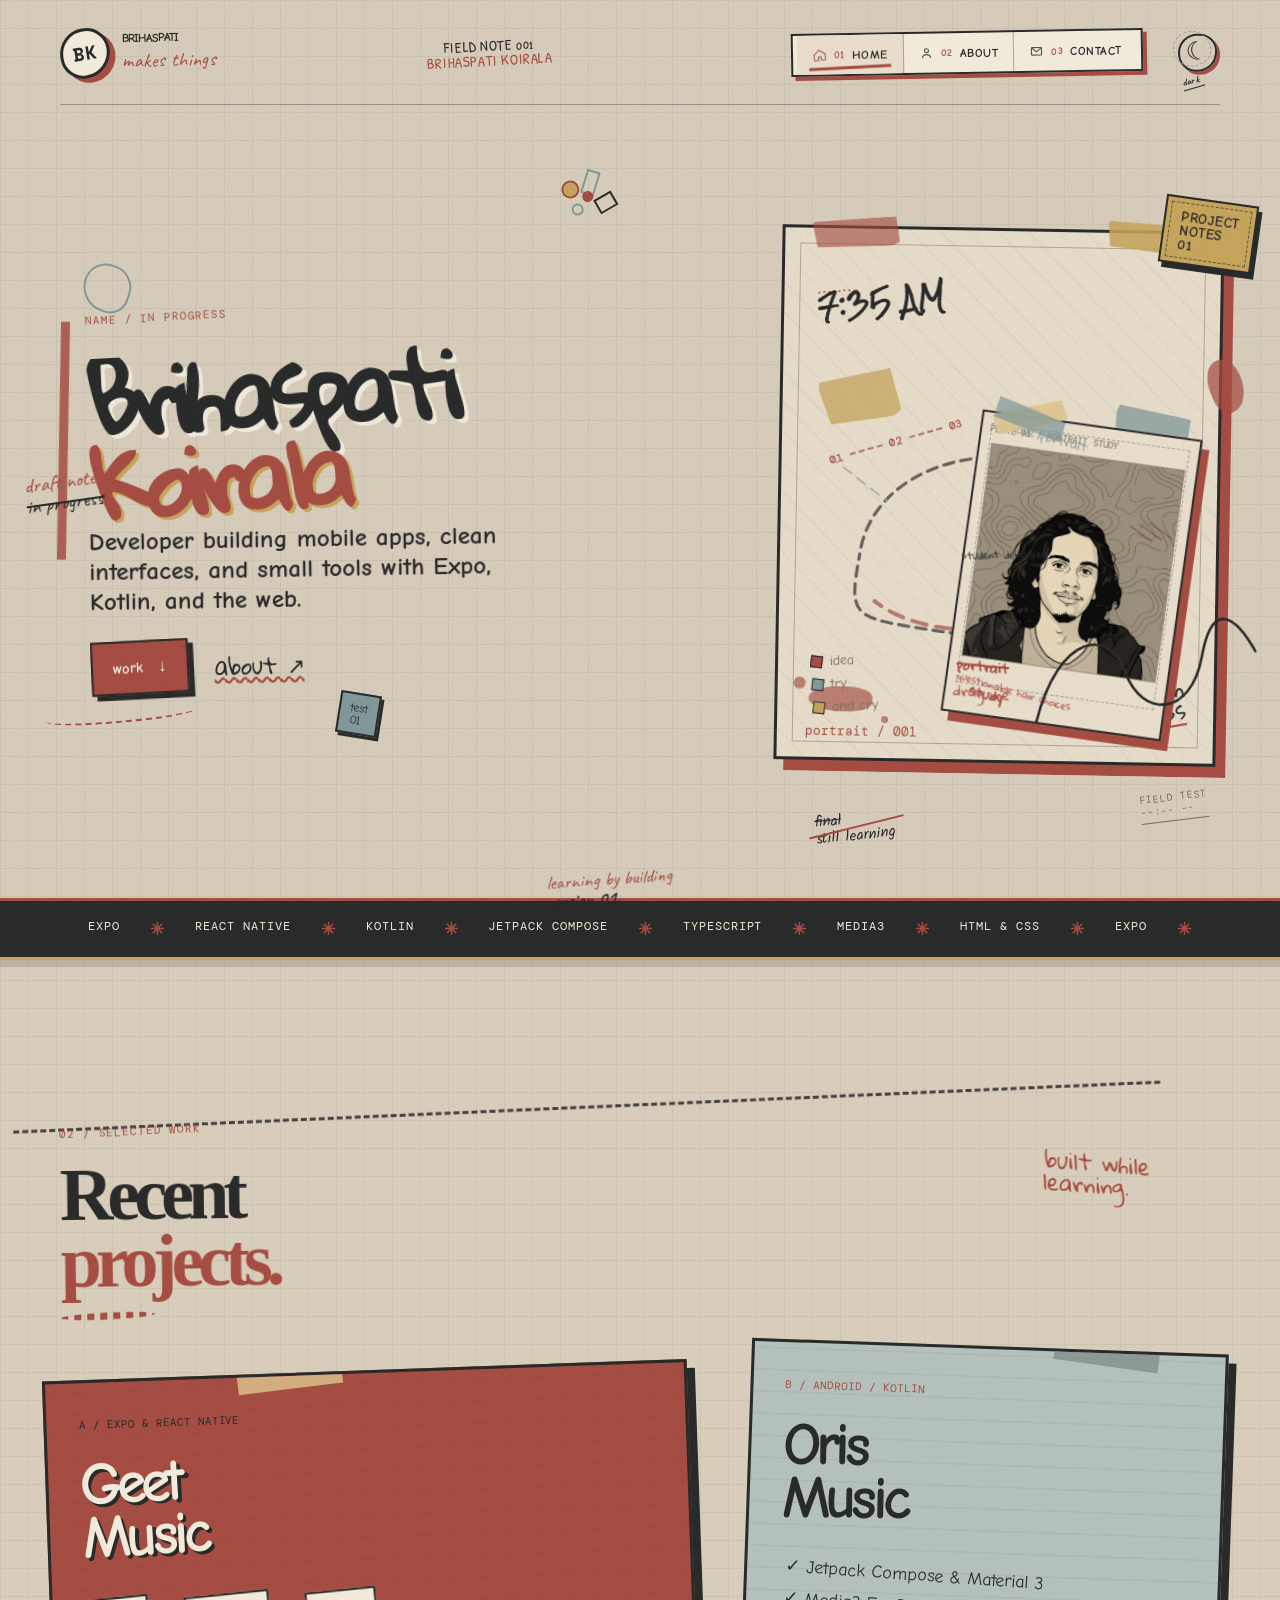
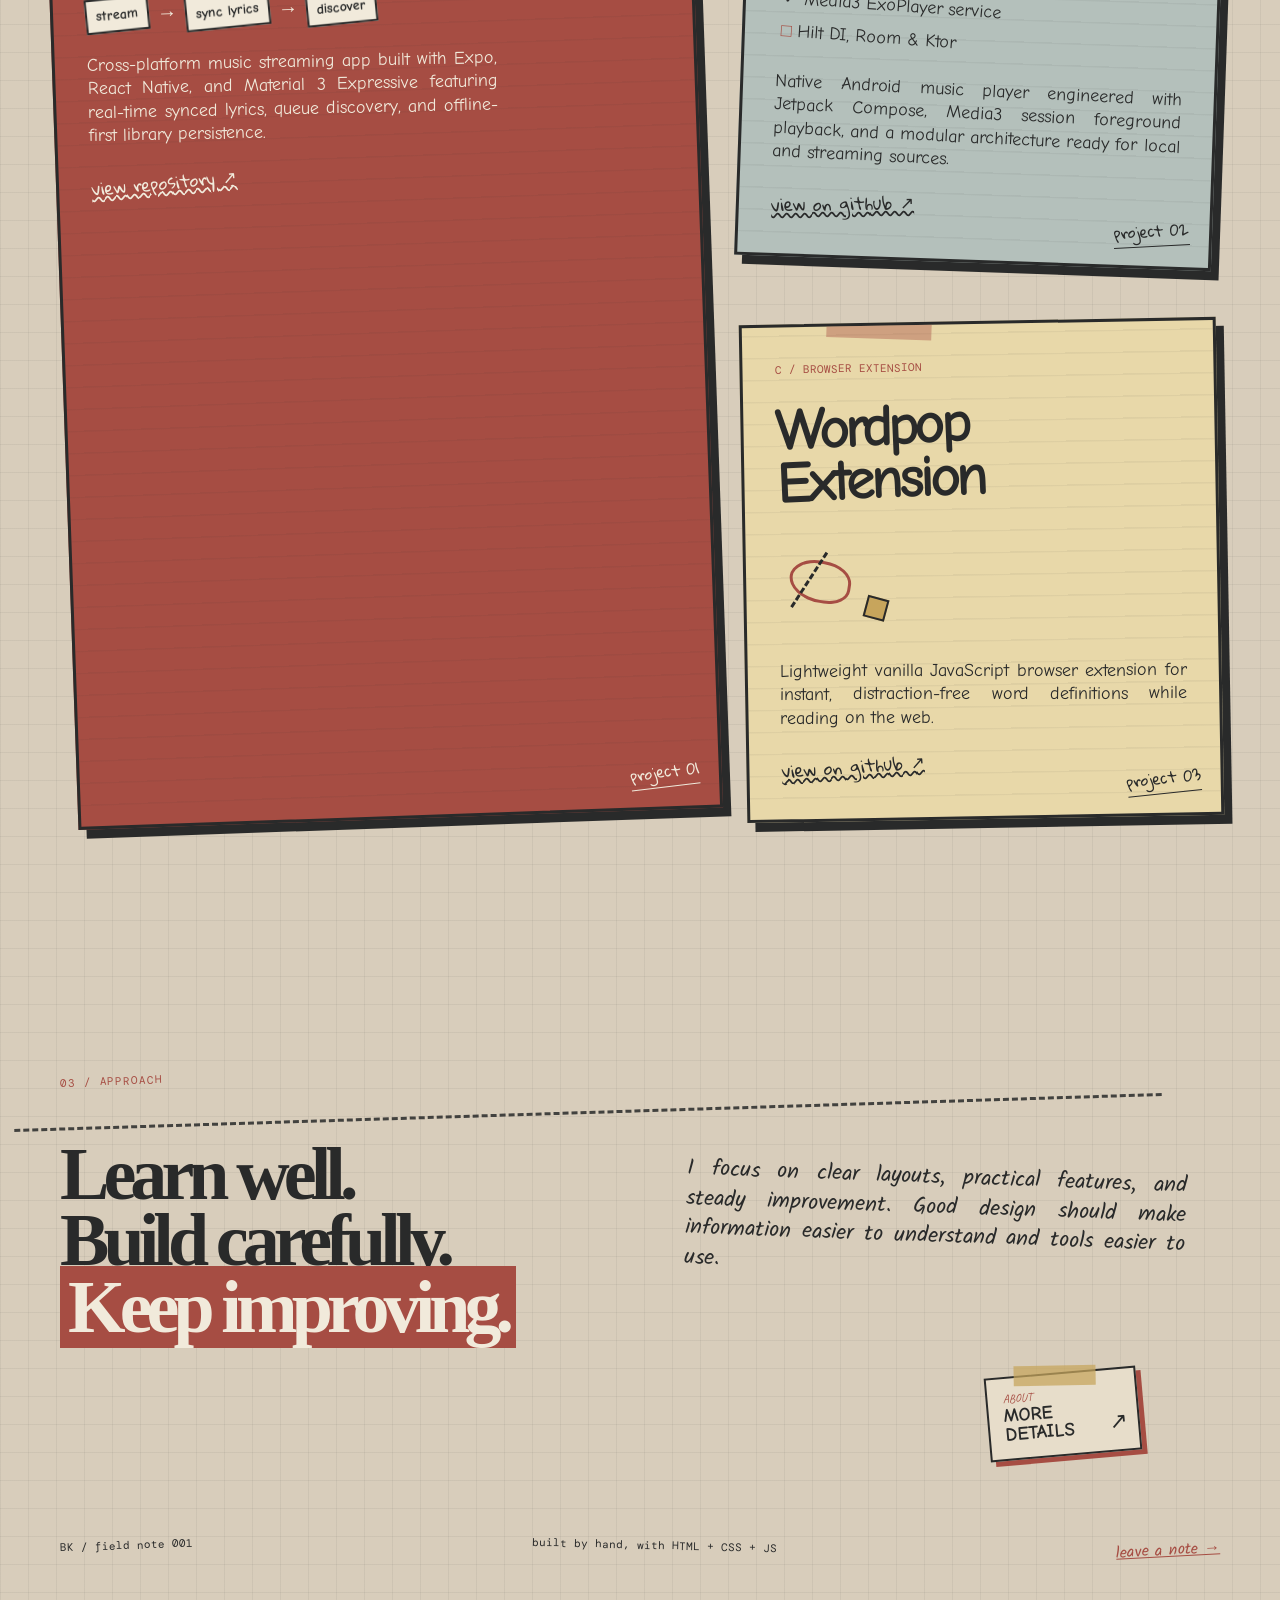
==== commit ceeab950: "updates" ====
--- a/index.html
+++ b/index.html
@@ -2,7 +2,7 @@
 <html lang="en">
 <head>
   <meta charset="utf-8"><meta name="viewport" content="width=device-width, initial-scale=1">
-  <meta name="description" content="Brihaspati Koirala, web developer, maker, and curious builder.">
+  <meta name="description" content="Brihaspati Koirala, mobile and web developer building with Expo, React Native, and Kotlin.">
   <title>Brihaspati Koirala | field notes</title>
   <link rel="preconnect" href="https://fonts.googleapis.com"><link rel="preconnect" href="https://fonts.gstatic.com" crossorigin>
   <link href="https://fonts.googleapis.com/css2?family=Caveat:wght@400;500;600;700&family=Comic+Neue:wght@400;700&family=DM+Mono:wght@400;500&family=Gloria+Hallelujah&family=Kalam:wght@400;700&family=Patrick+Hand&family=Rock+Salt&family=Space+Mono:wght@400;700&display=swap" rel="stylesheet">
@@ -21,7 +21,7 @@
       <div class="hero-copy">
         <p class="eyebrow">name / in progress</p>
         <h1>Brihaspati<br><em>Koirala</em></h1>
-        <p class="hero-blurb">Developer building clean interfaces, small tools, and thoughtful digital projects with cool designs.</p>
+        <p class="hero-blurb">Developer building mobile apps, clean interfaces, and small tools with Expo, Kotlin, and the web.</p>
         <div class="hero-actions"><a class="button" href="#work">work <b>↓</b></a><a class="scribble-link" href="about.html">about ↗</a></div>
       </div>
       <div class="hero-board">
@@ -30,7 +30,7 @@
         <div class="board-key" aria-hidden="true"><span><i class="key-red"></i>idea</span><span><i class="key-blue"></i>try</span><span><i class="key-ochre"></i>and cry</span></div>
         <div class="board-route" aria-hidden="true"><b>01</b><span></span><b>02</b><span></span><b>03</b></div>
         <p class="board-scribble" aria-hidden="true">work in<br>progress</p>
-        <div class="portrait-card" tabindex="0" role="button" aria-label="Draggable portrait card"><span class="drag-hint">move portrait</span><span class="photo-tape tape-photo-a" aria-hidden="true"></span><span class="photo-tape tape-photo-b" aria-hidden="true"></span><span class="portrait-index">PLATE 01 / PORTRAIT STUDY</span><img src="assets/brihaspati-portrait.png" alt="Illustrated portrait of Brihaspati Koirala"><span class="portrait-caption">drag me</span><span class="portrait-note note-one">student developer</span><span class="portrait-note note-two">always learning</span><span class="portrait-crossed">portrait<br><b>study</b></span></div>
+        <div class="portrait-card" tabindex="0" role="button" aria-label="Draggable portrait card"><span class="drag-hint">move portrait</span><span class="photo-tape tape-photo-a" aria-hidden="true"></span><span class="photo-tape tape-photo-b" aria-hidden="true"></span><span class="portrait-index">PLATE 01 / PORTRAIT STUDY</span><img src="assets/brihaspati-portrait.png" alt="Illustrated portrait of Brihaspati Koirala"><span class="portrait-caption">drag me</span><span class="portrait-note note-one">student developer</span><span class="portrait-note note-two">questionable hair choices</span><span class="portrait-crossed">portrait<br><b>study</b></span></div>
         <svg class="orbit-doodle" viewBox="0 0 500 430" aria-hidden="true"><path d="M75 245 C90 110 300 72 405 177 S390 369 230 345 S60 335 75 245"/><path class="red-stroke" d="M95 301 C160 352 315 352 405 258"/><path class="thin-stroke" d="M108 174 L42 125 M382 166 L461 112 M250 350 L255 411"/></svg>
         <p class="board-note"> ....... <br><b><time class="board-time">--:-- --</time></b></p><span class="board-code">portrait / 001</span>
       </div>
@@ -38,7 +38,7 @@
         <span class="margin-sticker sticker-top">PROJECT<br>NOTES<br>01</span>
         <span class="margin-scribble scribble-left">draft notes<br><s>in progress</s></span>
         <span class="margin-crossed"><s>final</s><br>still learning</span>
-        <span class="margin-label label-right">FIELD TEST<br><time class="live-time">--:-- --</time></span>
+        <span class="margin-label label-right">FIELD TEST<br><time class="live-tim">--:-- --</time></span>
         <span class="shape-cluster" aria-hidden="true"><i></i><i></i><i></i><i></i><b></b></span>
         <span class="margin-shape shape-loop"></span><span class="margin-shape shape-blob"></span><span class="margin-scrap scrap-note">test<br>01</span><span class="margin-tape tape-note"></span>
         <svg class="margin-curl" viewBox="0 0 280 150">
@@ -47,13 +47,13 @@
         <span class="margin-note-bottom">learning by building<br><b>version 01.</b></span>
       </div>
     </section>
-    <div class="ticker"><div>HTML <b>✳</b> CSS <b>✳</b> JAVASCRIPT <b>✳</b> REACT <b>✳</b> DATA <b>✳</b> SECURITY <b>✳</b> HTML <b>✳</b> CSS <b>✳</b></div></div>
+    <div class="ticker"><div>EXPO <b>✳</b> REACT NATIVE <b>✳</b> KOTLIN <b>✳</b> JETPACK COMPOSE <b>✳</b> TYPESCRIPT <b>✳</b> MEDIA3 <b>✳</b> HTML &amp; CSS <b>✳</b> EXPO <b>✳</b></div></div>
     <section id="work" class="work wrap reveal">
       <div class="section-head"><p class="eyebrow">02 / selected work</p><h2>Recent<br><em>projects.</em></h2><p class="margin-note">built while<br>learning.</p></div>
       <div class="work-grid">
-        <article class="work-note note-wide tilt"><span class="tape"></span><span class="note-code">A / FULL STACK PROJECT</span><h3>Information<br>Platform</h3><div class="flow"><b>plan</b><i>→</i><b>build</b><i>→</i><b>refine</b></div><p>A web platform designed to organise information in a clear and accessible way.</p><a href="contact.html">view project notes ↗</a><span class="evidence">project 01</span></article>
-        <article class="work-note note-blue tilt"><span class="tape tape-dark"></span><span class="note-code">B / OPEN SOURCE / MUSIC</span><h3>YouTube<br>Music Client</h3><ul class="checklist"><li class="done">simple interface</li><li class="done">music discovery</li><li>more features soon</li></ul><p>An open source music client focused on a simple listening experience.</p><a href="contact.html">view project notes ↗</a><span class="evidence">project 02</span></article>
-        <article class="work-note note-cream tilt"><span class="tape tape-red"></span><span class="note-code">C / BROWSER EXTENSIONS</span><h3>Lyrics &amp;<br>Wordpop</h3><div class="wordpop-doodle" aria-hidden="true"><i></i><i></i><b></b></div><p>Browser tools for reading lyrics and checking unfamiliar words quickly.</p><a href="contact.html">view project notes ↗</a><span class="evidence">project 03</span></article>
+        <article class="work-note note-wide tilt"><span class="tape"></span><span class="note-code">A / EXPO &amp; REACT NATIVE</span><h3>Geet<br>Music</h3><div class="flow"><b>stream</b><i>→</i><b>sync lyrics</b><i>→</i><b>discover</b></div><p>Cross-platform music streaming app built with Expo, React Native, and Material 3 Expressive featuring real-time synced lyrics, queue discovery, and offline-first library persistence.</p><a href="https://github.com/toilala/geet-music" target="_blank" rel="noopener noreferrer">view repository ↗</a><span class="evidence">project 01</span></article>
+        <article class="work-note note-blue tilt"><span class="tape tape-dark"></span><span class="note-code">B / ANDROID / KOTLIN</span><h3>Oris<br>Music</h3><ul class="checklist"><li class="done">Jetpack Compose &amp; Material 3</li><li class="done">Media3 ExoPlayer service</li><li>Hilt DI, Room &amp; Ktor</li></ul><p>Native Android music player engineered with Jetpack Compose, Media3 session foreground playback, and a modular architecture ready for local and streaming sources.</p><a href="https://github.com/toilala/oris-music" target="_blank" rel="noopener noreferrer">view on github ↗</a><span class="evidence">project 02</span></article>
+        <article class="work-note note-cream tilt"><span class="tape tape-red"></span><span class="note-code">C / BROWSER EXTENSION</span><h3>Wordpop<br>Extension</h3><div class="wordpop-doodle" aria-hidden="true"><i></i><i></i><b></b></div><p>Lightweight vanilla JavaScript browser extension for instant, distraction-free word definitions while reading on the web.</p><a href="https://github.com/toilala" target="_blank" rel="noopener noreferrer">view on github ↗</a><span class="evidence">project 03</span></article>
       </div>
     </section>
     <section class="values wrap reveal"><p class="eyebrow">03 / approach</p><div class="values-grid"><h2>Learn well.<br>Build carefully.<br><em>Keep improving.</em></h2><p>I focus on clear layouts, practical features, and steady improvement. Good design should make information easier to understand and tools easier to use.</p></div><a class="margin-tab" href="about.html"><span>about</span><b>more<br>details</b><i>↗</i></a></section>
@@ -61,4 +61,4 @@
   <footer class="footer wrap"><span>BK / field note 001</span><span>built by hand, with HTML + CSS + JS</span><a href="contact.html">leave a note →</a></footer>
   <script src="js/main.js"></script>
 </body>
-</html>
+</html>
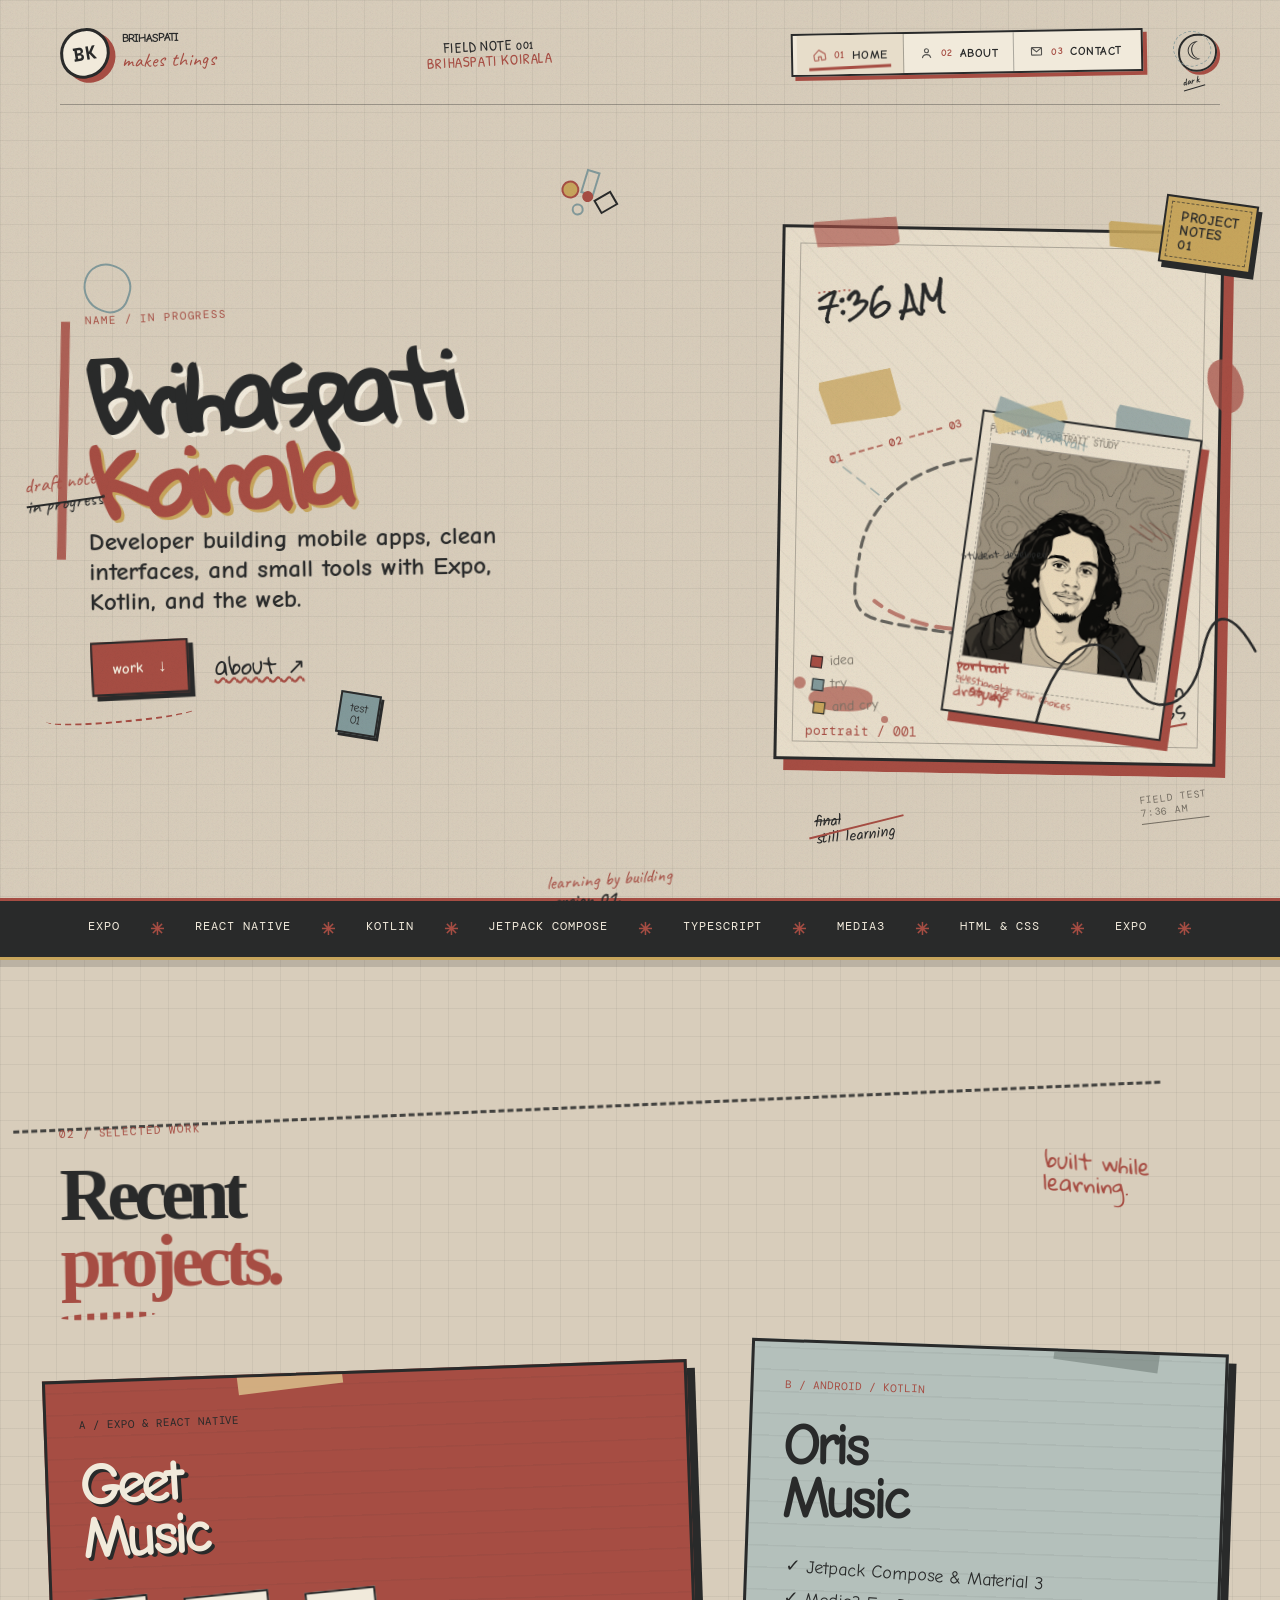
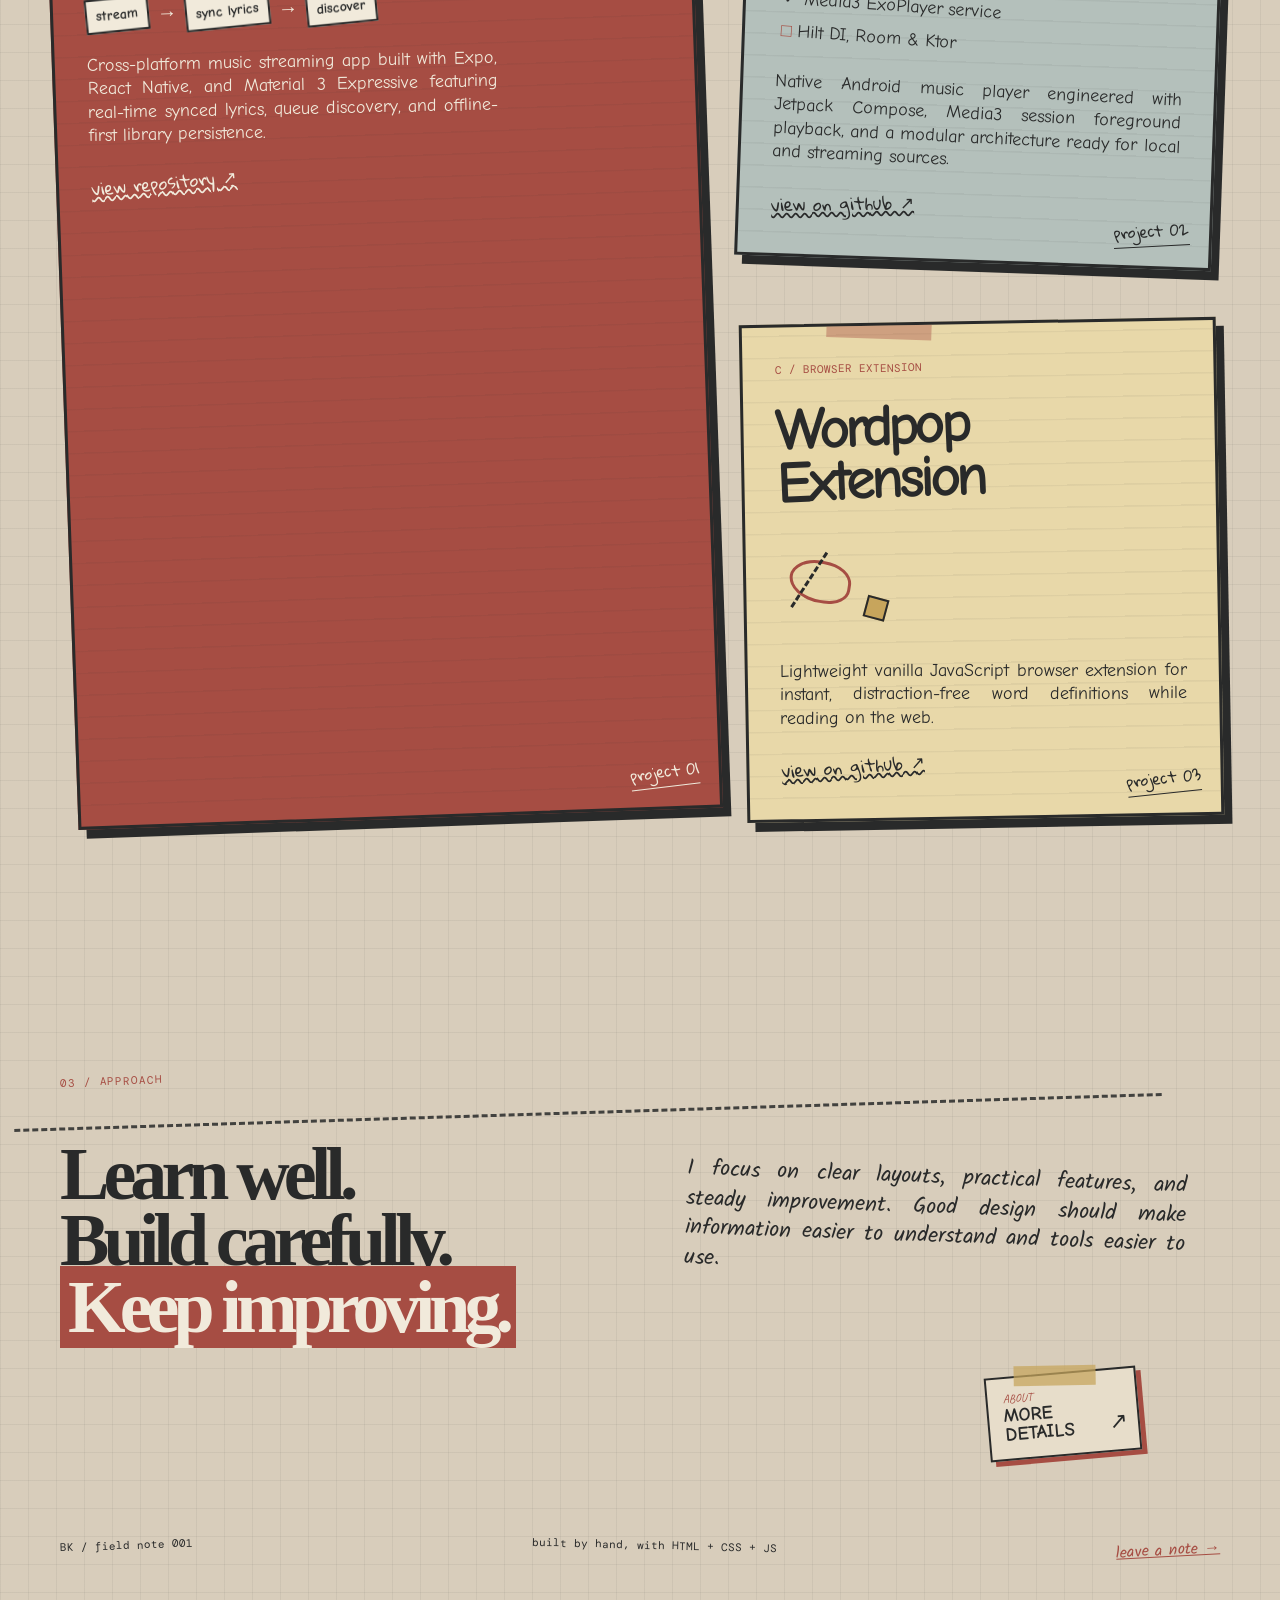
==== commit e0269cb9: "fix wordpop card link" ====
--- a/index.html
+++ b/index.html
@@ -52,8 +52,8 @@
       <div class="section-head"><p class="eyebrow">02 / selected work</p><h2>Recent<br><em>projects.</em></h2><p class="margin-note">built while<br>learning.</p></div>
       <div class="work-grid">
         <article class="work-note note-wide tilt"><span class="tape"></span><span class="note-code">A / EXPO &amp; REACT NATIVE</span><h3>Geet<br>Music</h3><div class="flow"><b>stream</b><i>→</i><b>sync lyrics</b><i>→</i><b>discover</b></div><p>Cross-platform music streaming app built with Expo, React Native, and Material 3 Expressive featuring real-time synced lyrics, queue discovery, and offline-first library persistence.</p><a href="https://github.com/toilala/geet-music" target="_blank" rel="noopener noreferrer">view repository ↗</a><span class="evidence">project 01</span></article>
-        <article class="work-note note-blue tilt"><span class="tape tape-dark"></span><span class="note-code">B / ANDROID / KOTLIN</span><h3>Oris<br>Music</h3><ul class="checklist"><li class="done">Jetpack Compose &amp; Material 3</li><li class="done">Media3 ExoPlayer service</li><li>Hilt DI, Room &amp; Ktor</li></ul><p>Native Android music player engineered with Jetpack Compose, Media3 session foreground playback, and a modular architecture ready for local and streaming sources.</p><a href="https://github.com/toilala/oris-music" target="_blank" rel="noopener noreferrer">view on github ↗</a><span class="evidence">project 02</span></article>
-        <article class="work-note note-cream tilt"><span class="tape tape-red"></span><span class="note-code">C / BROWSER EXTENSION</span><h3>Wordpop<br>Extension</h3><div class="wordpop-doodle" aria-hidden="true"><i></i><i></i><b></b></div><p>Lightweight vanilla JavaScript browser extension for instant, distraction-free word definitions while reading on the web.</p><a href="https://github.com/toilala" target="_blank" rel="noopener noreferrer">view on github ↗</a><span class="evidence">project 03</span></article>
+        <article class="work-note note-blue tilt"><span class="tape tape-dark"></span><span class="note-code">B / ANDROID / KOTLIN</span><h3>Oris<br>Music</h3><ul class="checklist"><li class="done">Jetpack Compose &amp; Material 3</li><li class="done">Media3 ExoPlayer service</li><li>Hilt DI, Room &amp; Ktor</li></ul><p>Native Android music player engineered with Jetpack Compose, Media3 session foreground playback, and a modular architecture ready for local and streaming sources.</p><a href="https://github.com/toilala/oris.music" target="_blank" rel="noopener noreferrer">view on github ↗</a><span class="evidence">project 02</span></article>
+        <article class="work-note note-cream tilt"><span class="tape tape-red"></span><span class="note-code">C / BROWSER EXTENSION</span><h3>Wordpop<br>Extension</h3><div class="wordpop-doodle" aria-hidden="true"><i></i><i></i><b></b></div><p>Lightweight vanilla JavaScript browser extension for instant, distraction-free word definitions while reading on the web.</p><a href="https://github.com/toilala/wordpop" target="_blank" rel="noopener noreferrer">view on github ↗</a><span class="evidence">project 03</span></article>
       </div>
     </section>
     <section class="values wrap reveal"><p class="eyebrow">03 / approach</p><div class="values-grid"><h2>Learn well.<br>Build carefully.<br><em>Keep improving.</em></h2><p>I focus on clear layouts, practical features, and steady improvement. Good design should make information easier to understand and tools easier to use.</p></div><a class="margin-tab" href="about.html"><span>about</span><b>more<br>details</b><i>↗</i></a></section>
@@ -61,4 +61,4 @@
   <footer class="footer wrap"><span>BK / field note 001</span><span>built by hand, with HTML + CSS + JS</span><a href="contact.html">leave a note →</a></footer>
   <script src="js/main.js"></script>
 </body>
-</html>+                                                                                                                                                                                                                                                                                                                                                                                                                                   </html>
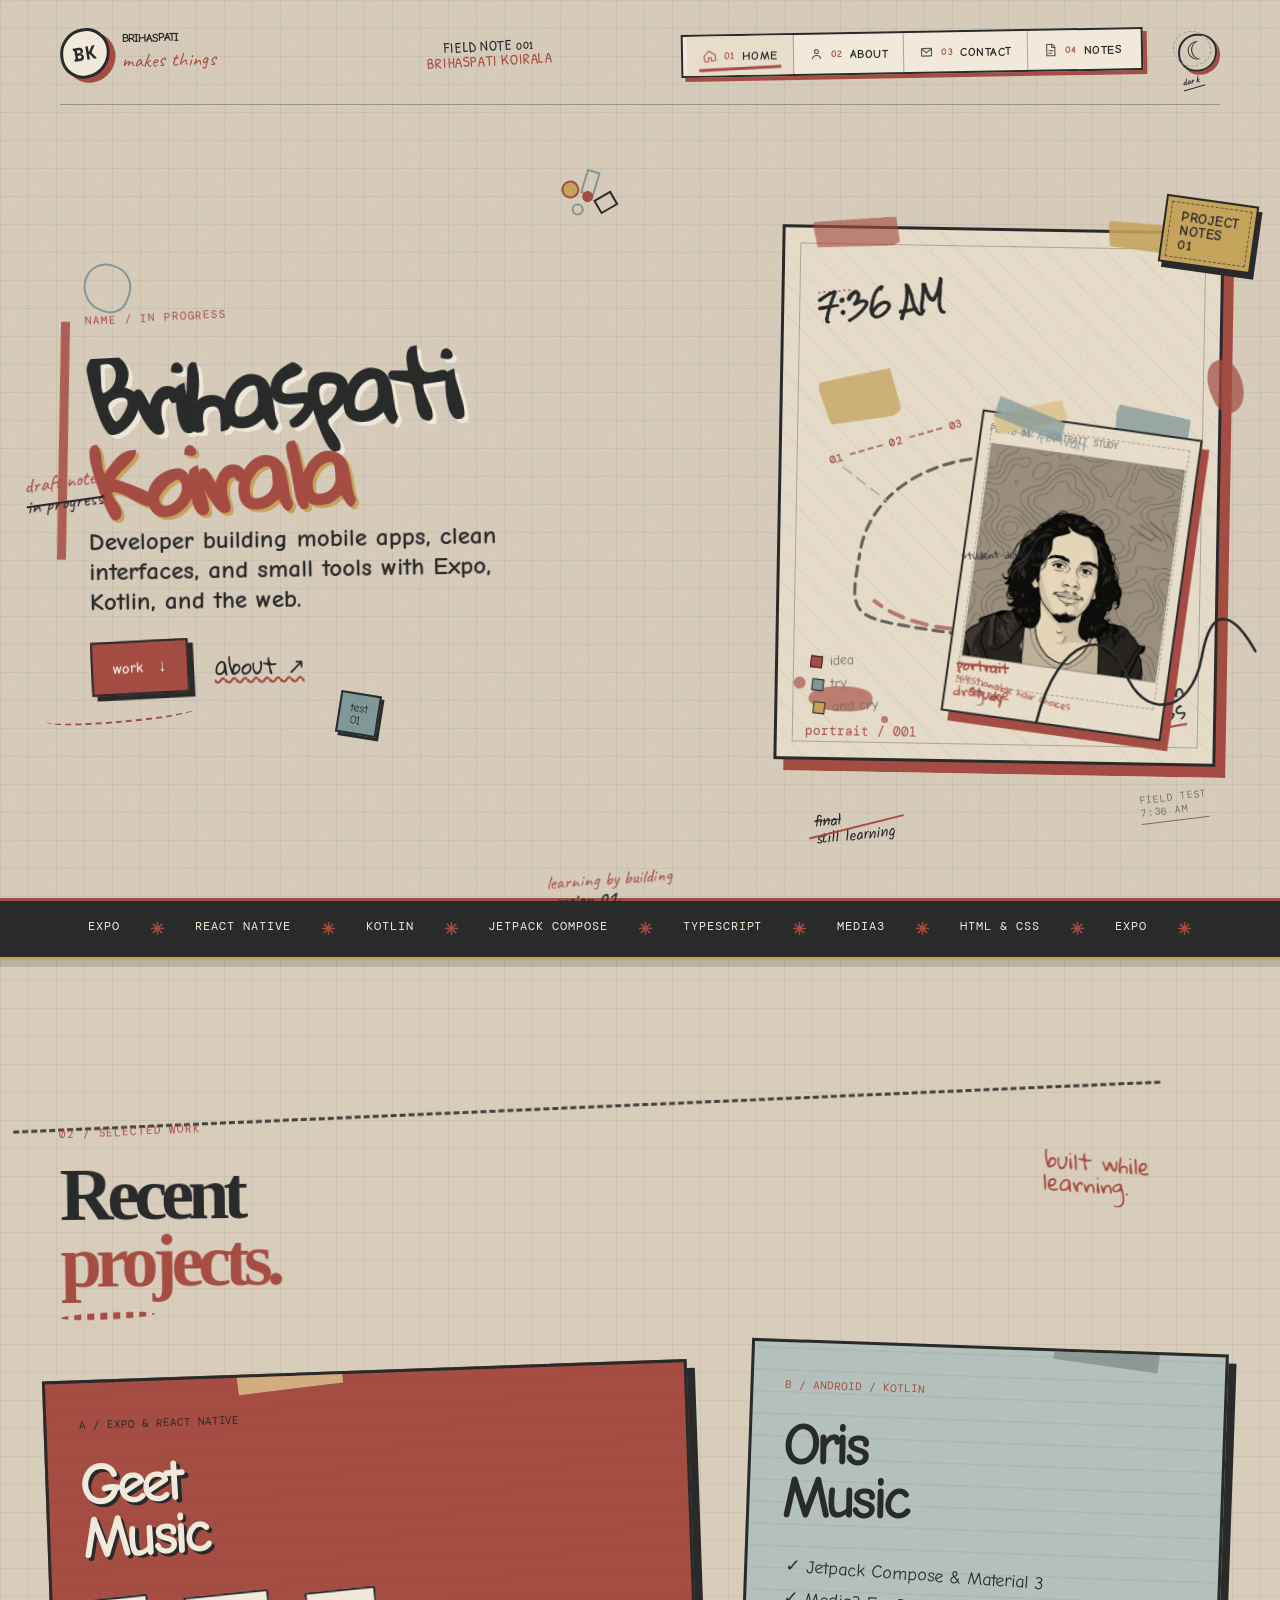
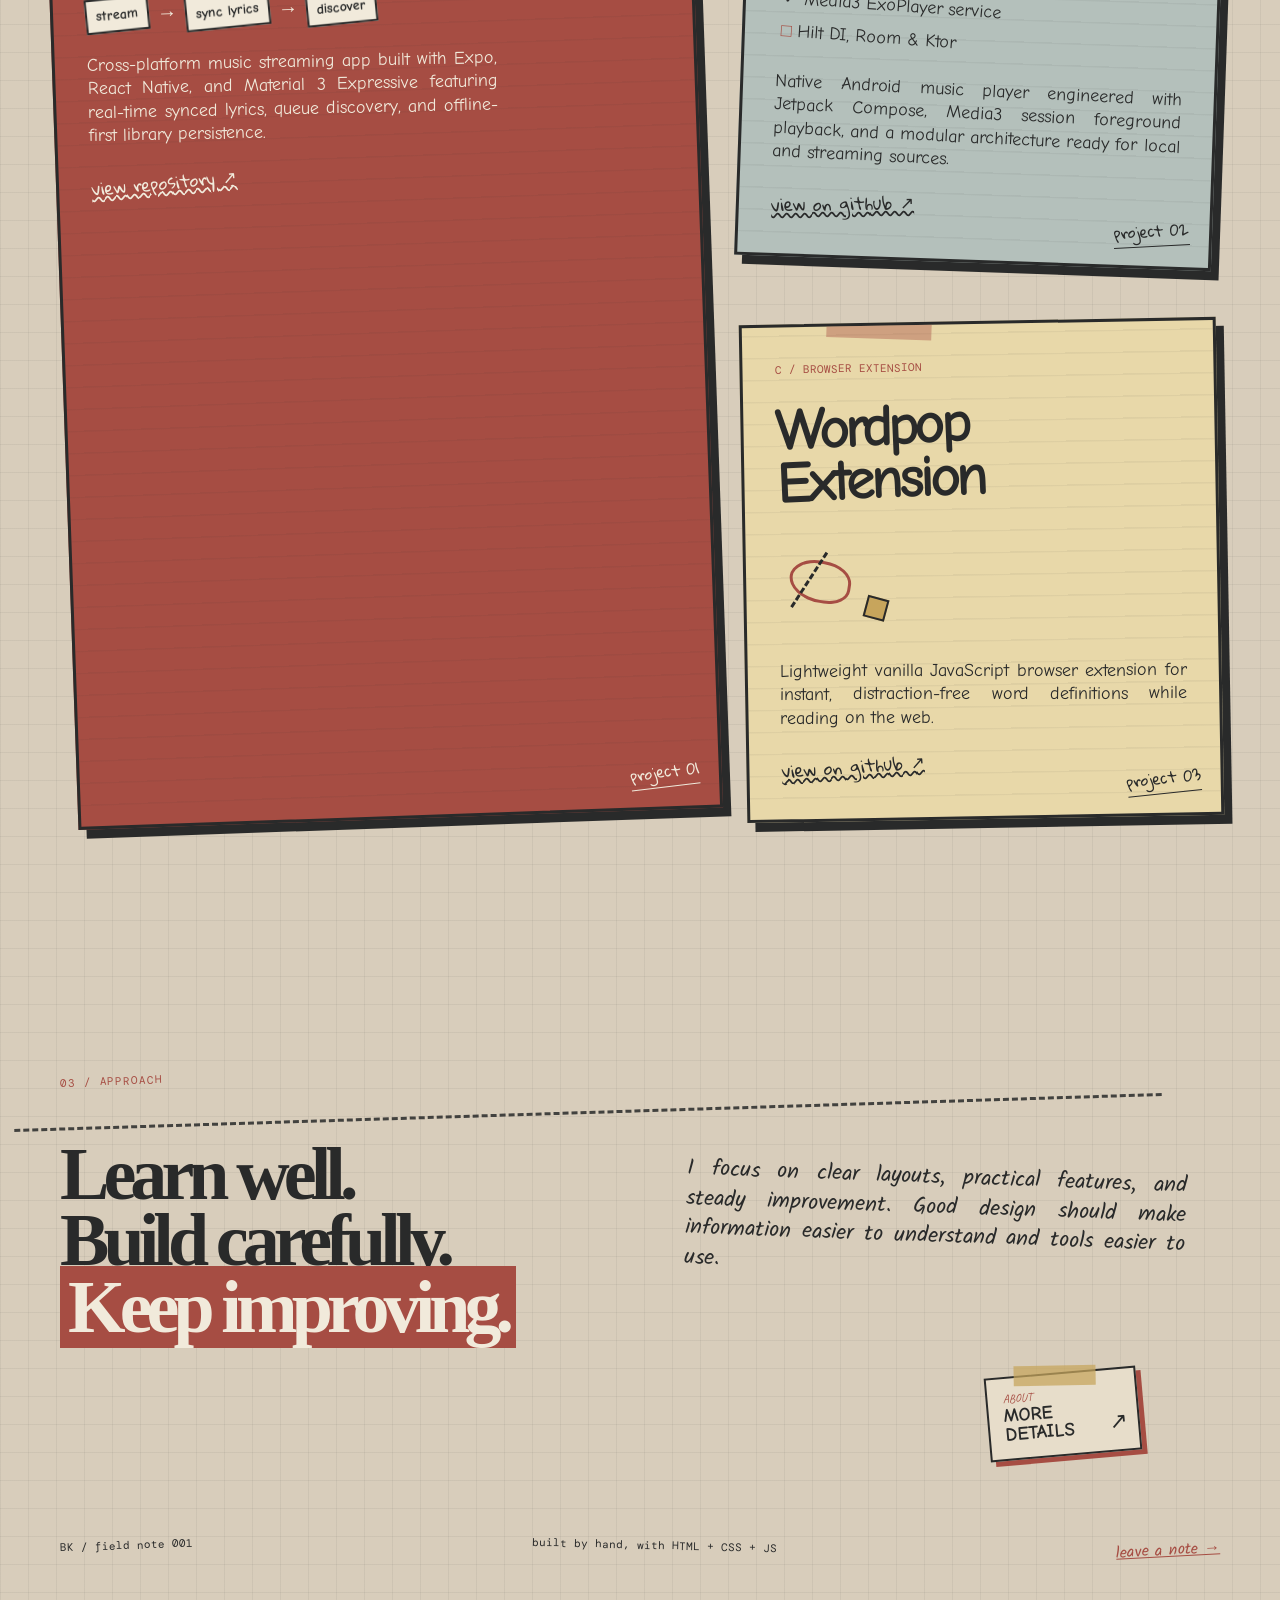
==== commit b024e305: "notes link in the nav, favicon and share tags Added meta tags for theme color and Open Graph data." ====
--- a/index.html
+++ b/index.html
@@ -2,7 +2,14 @@
 <html lang="en">
 <head>
   <meta charset="utf-8"><meta name="viewport" content="width=device-width, initial-scale=1">
+  <meta name="theme-color" content="#f1eadb">
+  <link rel="icon" href="favicon.svg" type="image/svg+xml">
   <meta name="description" content="Brihaspati Koirala, mobile and web developer building with Expo, React Native, and Kotlin.">
+  <meta property="og:title" content="Brihaspati Koirala | field notes">
+  <meta property="og:description" content="Brihaspati Koirala, mobile and web developer building with Expo, React Native, and Kotlin.">
+  <meta property="og:type" content="website">
+  <meta property="og:url" content="https://toilala.vercel.app/">
+  <meta property="og:image" content="https://toilala.vercel.app/assets/brihaspati-portrait.png">
   <title>Brihaspati Koirala | field notes</title>
   <link rel="preconnect" href="https://fonts.googleapis.com"><link rel="preconnect" href="https://fonts.gstatic.com" crossorigin>
   <link href="https://fonts.googleapis.com/css2?family=Caveat:wght@400;500;600;700&family=Comic+Neue:wght@400;700&family=DM+Mono:wght@400;500&family=Gloria+Hallelujah&family=Kalam:wght@400;700&family=Patrick+Hand&family=Rock+Salt&family=Space+Mono:wght@400;700&display=swap" rel="stylesheet">
@@ -13,7 +20,7 @@
   <header class="masthead wrap">
     <a class="brand" href="index.html"><span class="brand-mark">BK</span><span><b>BRIHASPATI</b><small>makes things</small></span></a>
     <p class="header-note">FIELD NOTE <b>001</b><br><span>BRIHASPATI KOIRALA</span></p>
-    <nav class="nav" aria-label="Main navigation"><a class="is-active" href="index.html"><svg class="nav-icon" viewBox="0 0 24 24" aria-hidden="true"><path d="M4 11.5 12 5l8 6.5v7a1 1 0 0 1-1 1h-5v-5h-4v5H5a1 1 0 0 1-1-1z"/></svg><i>01</i> home</a><a href="about.html"><svg class="nav-icon" viewBox="0 0 24 24" aria-hidden="true"><circle cx="12" cy="8" r="3.2"/><path d="M5.5 19c.6-3.1 2.8-4.8 6.5-4.8s5.9 1.7 6.5 4.8"/></svg><i>02</i> about</a><a href="contact.html"><svg class="nav-icon" viewBox="0 0 24 24" aria-hidden="true"><rect x="4" y="6" width="16" height="12" rx="1"/><path d="m5 7 7 6 7-6"/></svg><i>03</i> contact</a></nav>
+    <nav class="nav" aria-label="Main navigation"><a class="is-active" href="index.html"><svg class="nav-icon" viewBox="0 0 24 24" aria-hidden="true"><path d="M4 11.5 12 5l8 6.5v7a1 1 0 0 1-1 1h-5v-5h-4v5H5a1 1 0 0 1-1-1z"/></svg><i>01</i> home</a><a href="about.html"><svg class="nav-icon" viewBox="0 0 24 24" aria-hidden="true"><circle cx="12" cy="8" r="3.2"/><path d="M5.5 19c.6-3.1 2.8-4.8 6.5-4.8s5.9 1.7 6.5 4.8"/></svg><i>02</i> about</a><a href="contact.html"><svg class="nav-icon" viewBox="0 0 24 24" aria-hidden="true"><rect x="4" y="6" width="16" height="12" rx="1"/><path d="m5 7 7 6 7-6"/></svg><i>03</i> contact</a><a href="notes.html"><svg class="nav-icon" viewBox="0 0 24 24" aria-hidden="true"><path d="M6 3h9l4 4v14H6z"/><path d="M14 3v5h5M9.5 13h6M9.5 17h4"/></svg><i>04</i> notes</a></nav>
     <button class="theme-toggle" type="button" aria-label="Switch to dark mode"><span>☾</span><b>dark</b></button><button class="menu-toggle" aria-label="Open navigation" aria-expanded="false"><i></i><i></i></button>
   </header>
   <main>
@@ -61,4 +68,4 @@
   <footer class="footer wrap"><span>BK / field note 001</span><span>built by hand, with HTML + CSS + JS</span><a href="contact.html">leave a note →</a></footer>
   <script src="js/main.js"></script>
 </body>
-                                                                                                                                                                                                                                                                                                                                                                                                                                   </html>
+  </html>
--- a/css/style.css
+++ b/css/style.css
@@ -510,3 +510,29 @@
   .sheet-curl{right:-45px;bottom:6%;width:160px;height:95px}
   .margin-tab{right:4%;bottom:28px;width:138px}
 }
+
+
+/* field notes */
+.notes-list{display:grid;gap:45px;margin-top:65px;padding-top:30px;border-top:3px solid var(--ink)}
+.note-card{position:relative;display:block;padding:35px 32px 55px;border:3px solid var(--ink);box-shadow:8px 9px 0 var(--ink);background:var(--paper2);text-decoration:none;color:inherit;transform:rotate(-1deg);transition:transform .3s ease,box-shadow .3s ease}
+.note-card:nth-child(2n){transform:rotate(1.2deg);background:#e8d8a9}
+.note-card:hover{transform:rotate(0) translateY(-4px);box-shadow:12px 13px 0 var(--red)}
+.note-card h3{font:700 clamp(26px,3.6vw,44px)/.95 var(--block);letter-spacing:-.08em;margin:0 0 18px}
+.note-card .note-code{margin-bottom:16px}
+.note-card p{font:19px/1.35 var(--hand);max-width:560px;margin:0}
+.note-card .read-mark{position:absolute;right:22px;bottom:16px;font:15px var(--hand);color:var(--red);transform:rotate(-3deg)}
+.notes-empty{margin-top:70px;font:19px var(--hand);color:var(--muted);transform:rotate(-2deg)}
+.notes-empty b{color:var(--red)}
+
+/* reading a note */
+.post-sheet .intro{max-width:600px}
+.post-meta{display:flex;gap:18px;flex-wrap:wrap;align-items:center;margin:26px 0 0;font:12px var(--mono);color:var(--muted);text-transform:uppercase;letter-spacing:.06em}
+.post-meta b{color:var(--red);font-weight:400}
+.post-body{max-width:640px;margin-top:60px}
+.post-body p{font:19px/1.6 var(--comic);margin:0 0 28px}
+.post-body h2{font:700 clamp(24px,3vw,36px)/1 var(--block);letter-spacing:-.06em;margin:65px 0 24px;transform:rotate(-1deg)}
+.post-body h2:before{content:"// ";color:var(--red);font-family:var(--hand);font-weight:400;font-size:.8em}
+.post-nav{display:flex;justify-content:space-between;gap:18px;flex-wrap:wrap;margin-top:80px;padding-top:26px;border-top:3px solid var(--ink);font:17px var(--hand)}
+.post-nav a{color:var(--red);text-decoration:underline;text-decoration-style:wavy}
+.post-end{font:22px var(--hand);color:var(--red);transform:rotate(-2deg);text-align:center;margin-top:60px}
+@media(max-width:760px){.post-body p{font-size:17px}.note-card{padding:28px 22px 50px}}
